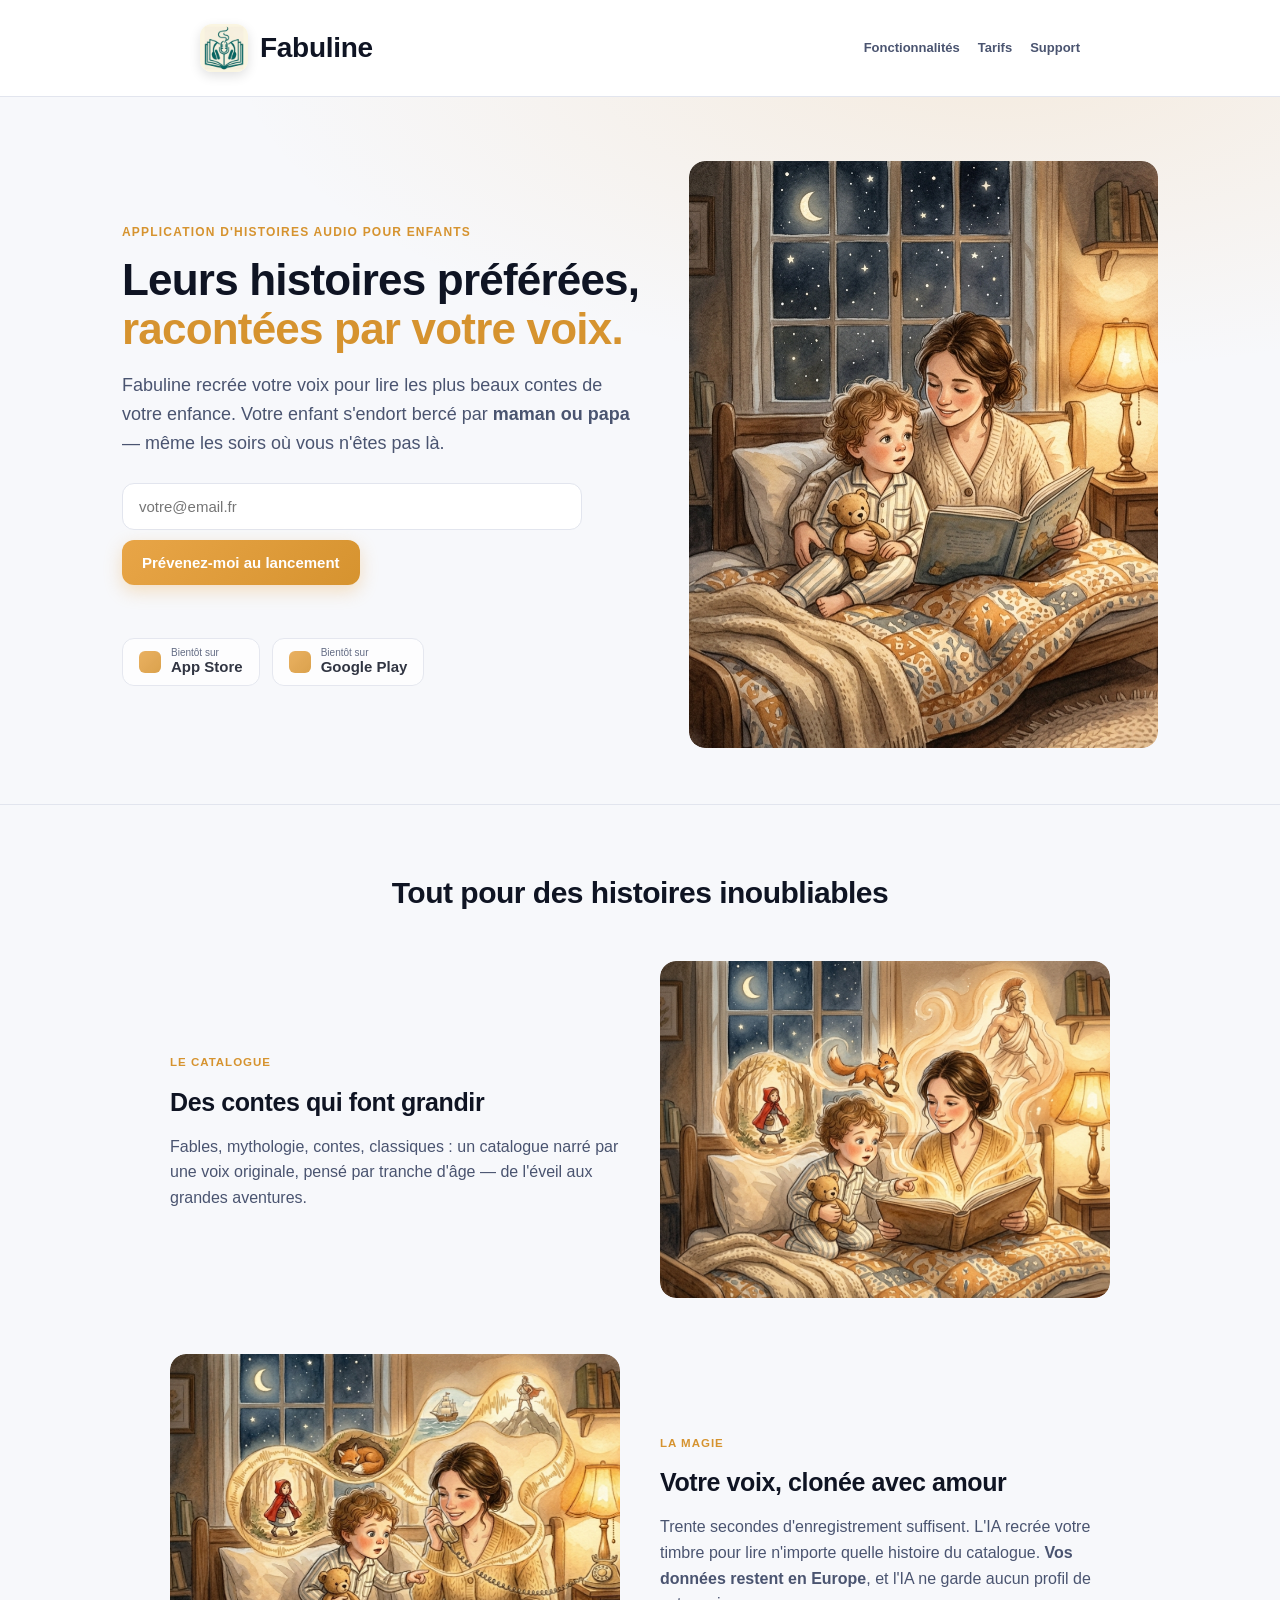
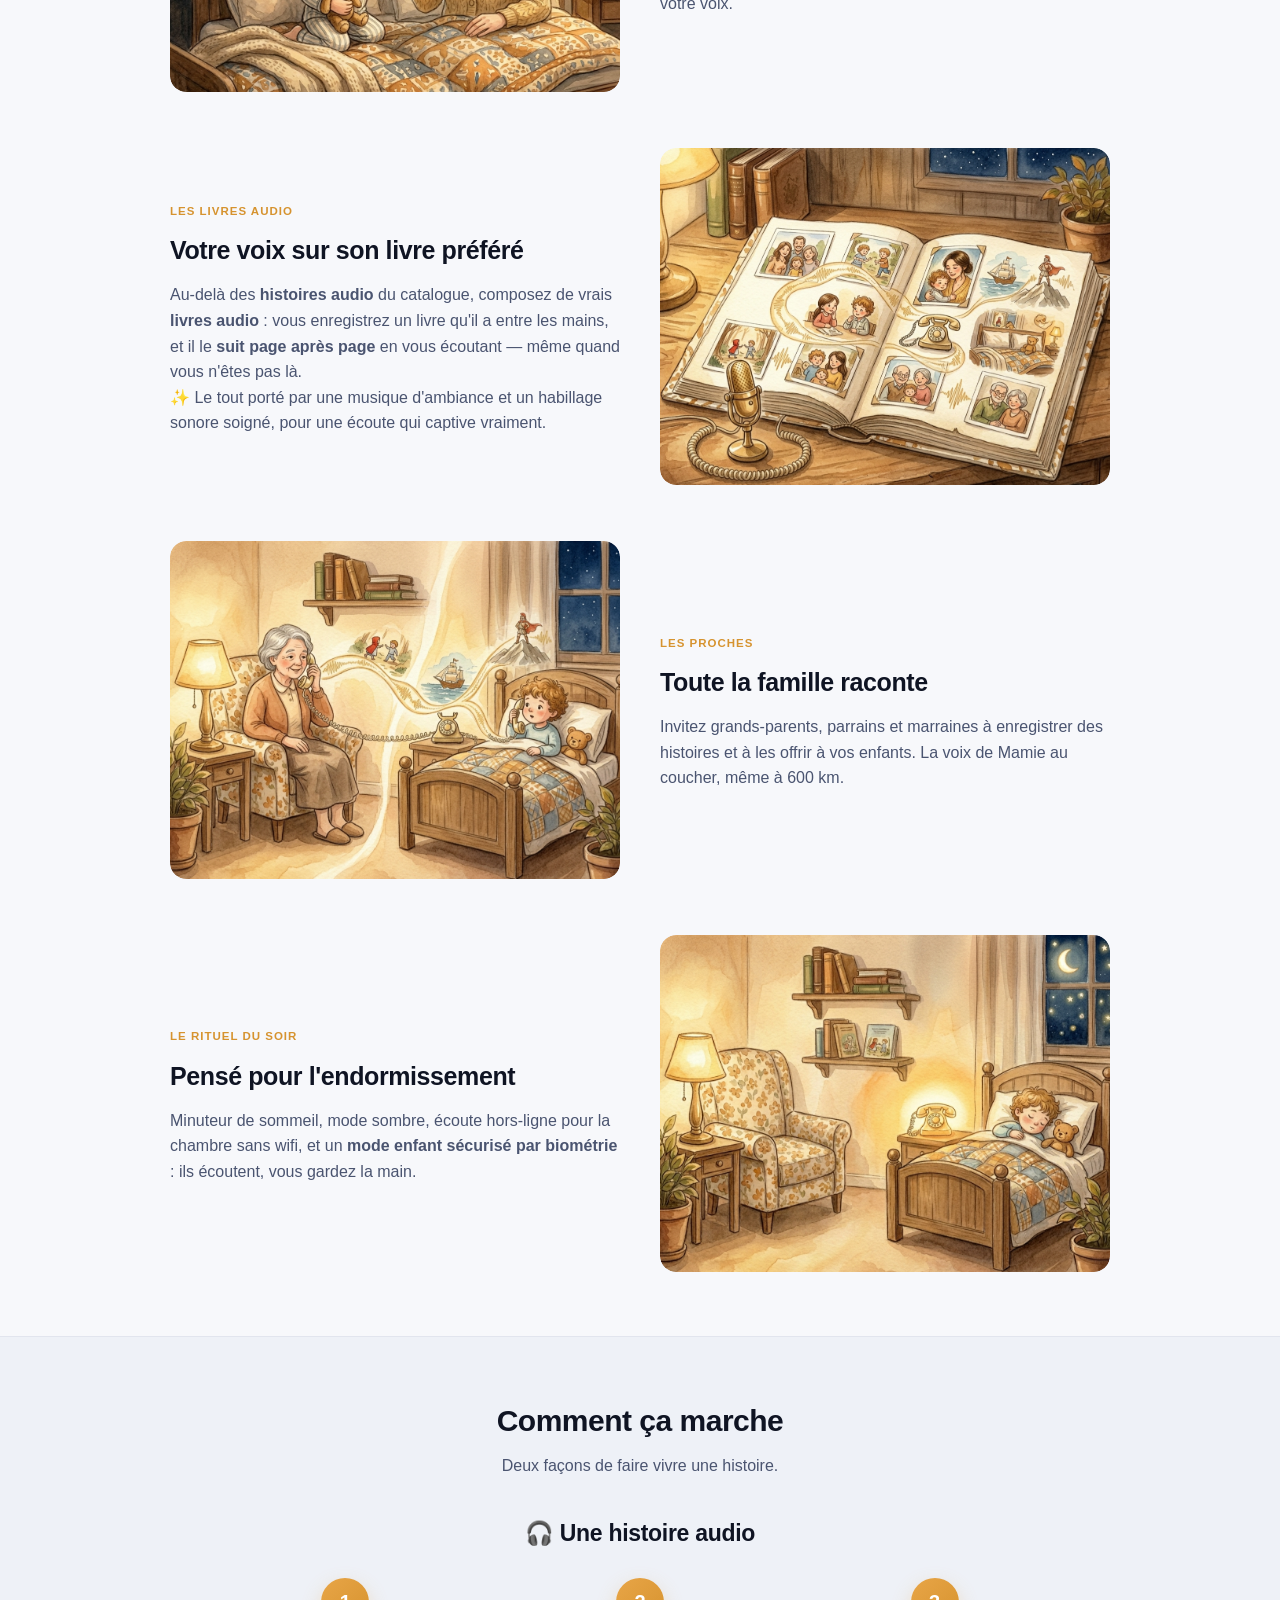
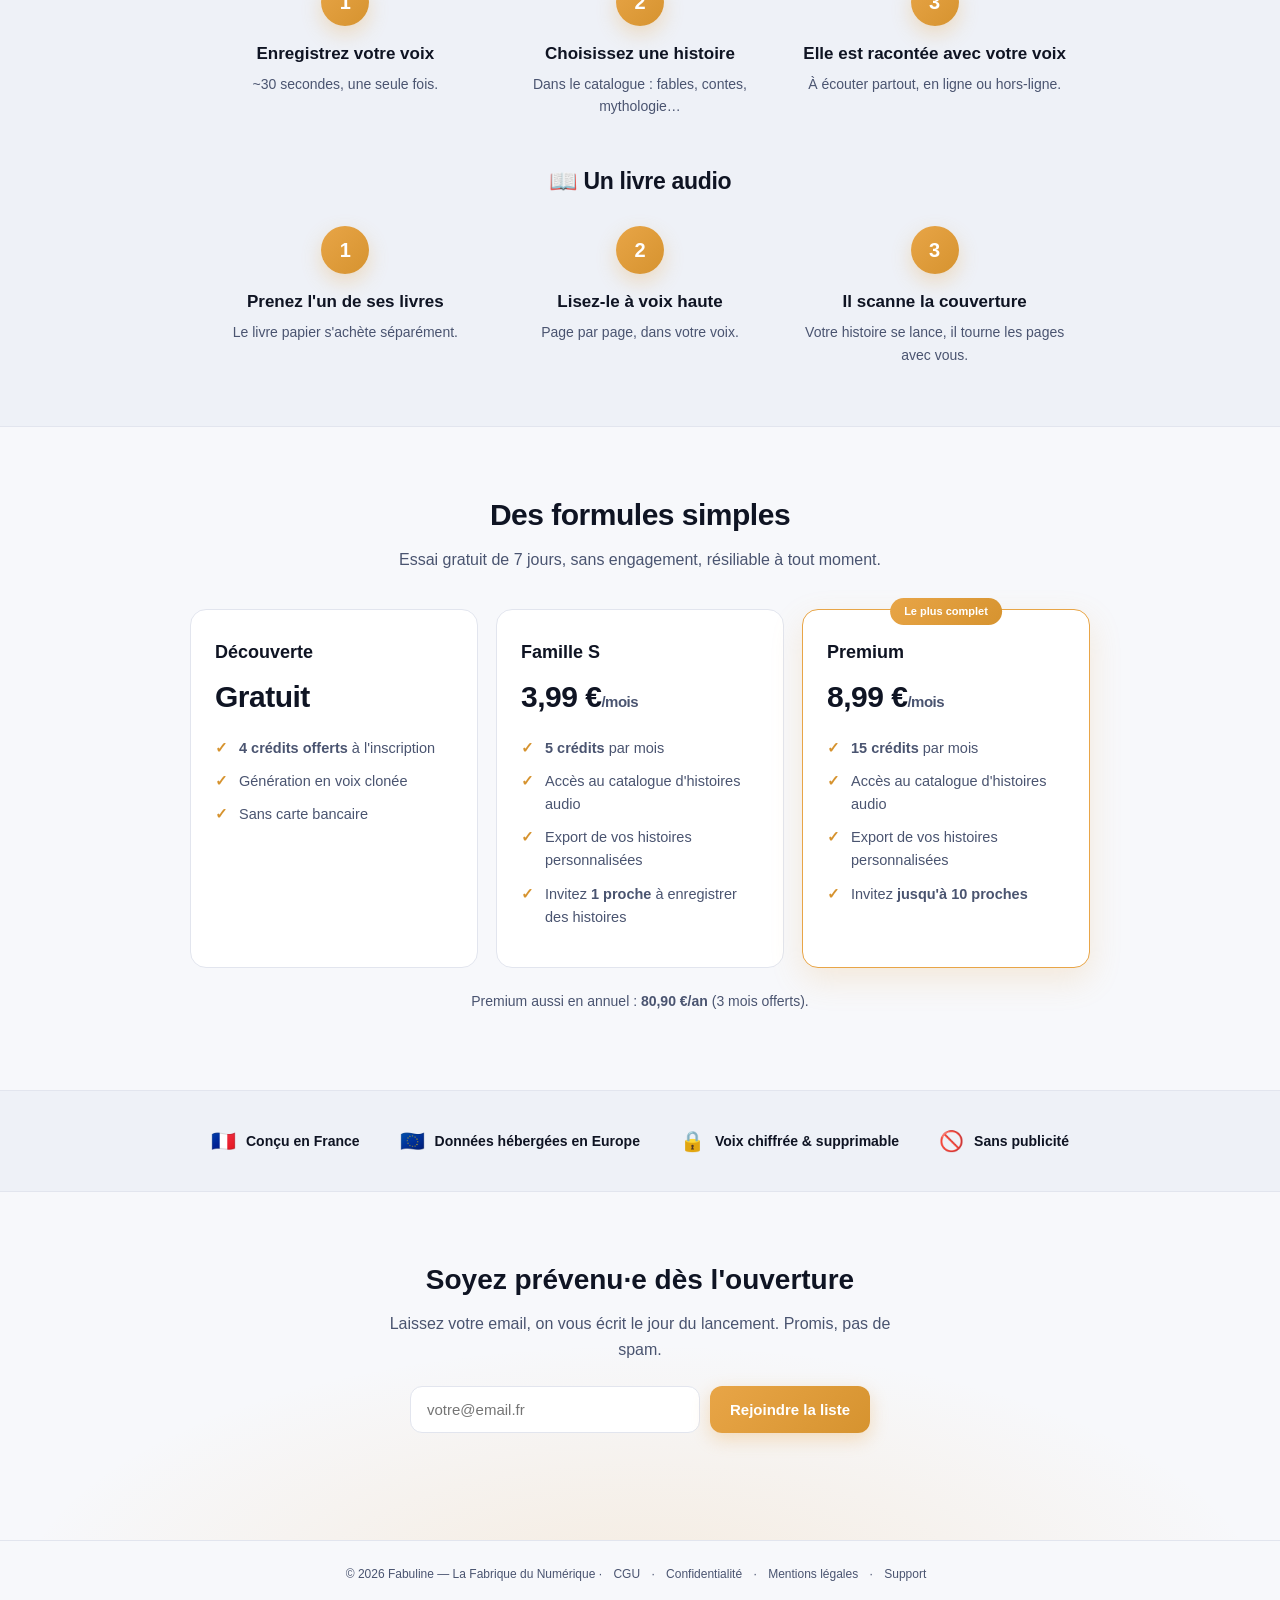
==== index.html @ 5ccbb6b2 "landing: titres parcours plus grands (23px) + libellés (« racontée avec votre voix », « votre histoi" ====
<!DOCTYPE html>
<html lang="fr">
<head>
  <meta charset="UTF-8">
  <meta name="viewport" content="width=device-width, initial-scale=1.0">
  <title>Fabuline — Leurs histoires, racontées par votre voix</title>
  <meta name="description" content="Fabuline transforme les plus beaux contes de l'enfance en moments magiques : votre enfant entend ses histoires lues avec VOTRE voix, même quand vous n'êtes pas là.">
  <meta property="og:title" content="Fabuline — Leurs histoires, racontées par votre voix">
  <meta property="og:description" content="Des contes lus avec la voix clonée des parents. Conçu en France, données en Europe.">
  <meta property="og:type" content="website">
  <link rel="icon" type="image/png" href="assets/logo.png">
  <link rel="stylesheet" href="styles.css">
</head>
<body>
  <header class="site">
    <div class="container">
      <a href="index.html" class="brand">
        <img src="assets/logo.png" alt="Fabuline" class="logo">
        <span class="name">Fabuline</span>
      </a>
      <nav>
        <a href="#fonctionnalites">Fonctionnalités</a>
        <a href="#tarifs">Tarifs</a>
        <a href="support.html">Support</a>
      </nav>
    </div>
  </header>

  <!-- ===================== HERO ===================== -->
  <section class="hero-landing">
    <div class="wrap">
      <div class="hero-copy">
        <p class="eyebrow">Application d'histoires audio pour enfants</p>
        <h1>Leurs histoires préférées,<br><span class="hl">racontées par votre voix.</span></h1>
        <p class="lede">
          Fabuline recrée votre voix pour lire les plus beaux contes de votre enfance.
          Votre enfant s'endort bercé par <strong>maman ou papa</strong> — même les soirs où vous n'êtes pas là.
        </p>

        <form class="waitlist" id="waitlist-form" novalidate>
          <label class="sr-only" for="wl-email">Votre email</label>
          <input type="email" id="wl-email" name="email" placeholder="votre@email.fr" autocomplete="email" required>
          <button type="submit">Prévenez-moi au lancement</button>
        </form>
        <p class="waitlist-msg" id="waitlist-msg" role="status" aria-live="polite"></p>

        <div class="stores">
          <span class="store-badge soon"><span class="store-ico"></span><span><small>Bientôt sur</small><b>App Store</b></span></span>
          <span class="store-badge soon"><span class="store-ico"></span><span><small>Bientôt sur</small><b>Google Play</b></span></span>
        </div>
      </div>

      <!-- IMAGE GEMINI — slot "hero" -->
      <div class="hero-visual">
        <div class="img-slot ratio-portrait" data-slot="hero">
          <img src="assets/hero.png" alt="Un parent lit une histoire à son enfant au moment du coucher" loading="eager">
        </div>
      </div>
    </div>
  </section>

  <!-- ===================== FONCTIONNALITÉS ===================== -->
  <section id="fonctionnalites" class="features">
    <div class="wrap">
      <h2 class="section-title">Tout pour des histoires inoubliables</h2>

      <article class="feature">
        <div class="feature-text">
          <span class="kicker">Le catalogue</span>
          <h3>Des contes qui font grandir</h3>
          <p>Fables, mythologie, contes, classiques : un catalogue narré par une voix originale, pensé par tranche d'âge — de l'éveil aux grandes aventures.</p>
        </div>
        <div class="img-slot ratio-card" data-slot="catalogue"><img src="assets/catalogue.png" alt="Fables, mythologie, contes et classiques narrés, classés par tranche d'âge" loading="lazy"></div>
      </article>

      <article class="feature reverse">
        <div class="feature-text">
          <span class="kicker">La magie</span>
          <h3>Votre voix, clonée avec amour</h3>
          <p>Trente secondes d'enregistrement suffisent. L'IA recrée votre timbre pour lire n'importe quelle histoire du catalogue. <strong>Vos données restent en Europe</strong>, et l'IA ne garde aucun profil de votre voix.</p>
        </div>
        <div class="img-slot ratio-card" data-slot="voix"><img src="assets/voix.png" alt="La voix du parent recréée pour lire les histoires" loading="lazy"></div>
      </article>

      <article class="feature">
        <div class="feature-text">
          <span class="kicker">Les livres audio</span>
          <h3>Votre voix sur son livre préféré</h3>
          <p>Au-delà des <strong>histoires audio</strong> du catalogue, composez de vrais <strong>livres audio</strong> : vous enregistrez un livre qu'il a entre les mains, et il le <strong>suit page après page</strong> en vous écoutant — même quand vous n'êtes pas là.</p>
          <p class="feature-note">✨ Le tout porté par une musique d'ambiance et un habillage sonore soigné, pour une écoute qui captive vraiment.</p>
        </div>
        <div class="img-slot ratio-card" data-slot="mes-livres"><img src="assets/mes-livres.png" alt="Un enfant suit son livre papier en écoutant la voix enregistrée de son parent" loading="lazy"></div>
      </article>

      <article class="feature reverse">
        <div class="feature-text">
          <span class="kicker">Les proches</span>
          <h3>Toute la famille raconte</h3>
          <p>Invitez grands-parents, parrains et marraines à enregistrer des histoires et à les offrir à vos enfants. La voix de Mamie au coucher, même à 600 km.</p>
        </div>
        <div class="img-slot ratio-card" data-slot="proches"><img src="assets/proches.png" alt="Grands-parents et proches enregistrent des histoires à distance" loading="lazy"></div>
      </article>

      <article class="feature">
        <div class="feature-text">
          <span class="kicker">Le rituel du soir</span>
          <h3>Pensé pour l'endormissement</h3>
          <p>Minuteur de sommeil, mode sombre, écoute hors-ligne pour la chambre sans wifi, et un <strong>mode enfant sécurisé par biométrie</strong> : ils écoutent, vous gardez la main.</p>
        </div>
        <div class="img-slot ratio-card" data-slot="coucher"><img src="assets/coucher.png" alt="Le rituel du soir : minuteur de sommeil, mode sombre, endormissement" loading="lazy"></div>
      </article>
    </div>
  </section>

  <!-- ===================== COMMENT ÇA MARCHE ===================== -->
  <section class="steps">
    <div class="wrap">
      <h2 class="section-title">Comment ça marche</h2>
      <p class="section-sub">Deux façons de faire vivre une histoire.</p>

      <h3 class="flow-title">🎧 Une histoire audio</h3>
      <div class="steps-grid">
        <div class="step"><span class="step-num">1</span><h4>Enregistrez votre voix</h4><p>~30 secondes, une seule fois.</p></div>
        <div class="step"><span class="step-num">2</span><h4>Choisissez une histoire</h4><p>Dans le catalogue : fables, contes, mythologie…</p></div>
        <div class="step"><span class="step-num">3</span><h4>Elle est racontée avec votre voix</h4><p>À écouter partout, en ligne ou hors-ligne.</p></div>
      </div>

      <h3 class="flow-title">📖 Un livre audio</h3>
      <div class="steps-grid">
        <div class="step"><span class="step-num">1</span><h4>Prenez l'un de ses livres</h4><p>Le livre papier s'achète séparément.</p></div>
        <div class="step"><span class="step-num">2</span><h4>Lisez-le à voix haute</h4><p>Page par page, dans votre voix.</p></div>
        <div class="step"><span class="step-num">3</span><h4>Il scanne la couverture</h4><p>Votre histoire se lance, il tourne les pages avec vous.</p></div>
      </div>
    </div>
  </section>

  <!-- ===================== TARIFS ===================== -->
  <section id="tarifs" class="pricing">
    <div class="wrap">
      <h2 class="section-title">Des formules simples</h2>
      <p class="section-sub">Essai gratuit de 7 jours, sans engagement, résiliable à tout moment.</p>
      <div class="plans">
        <div class="plan">
          <h4>Découverte</h4>
          <p class="price">Gratuit</p>
          <ul>
            <li><strong>4 crédits offerts</strong> à l'inscription</li>
            <li>Génération en voix clonée</li>
            <li>Sans carte bancaire</li>
          </ul>
        </div>
        <div class="plan">
          <h4>Famille S</h4>
          <p class="price">3,99 €<span>/mois</span></p>
          <ul>
            <li><strong>5 crédits</strong> par mois</li>
            <li>Accès au catalogue d'histoires audio</li>
            <li>Export de vos histoires personnalisées</li>
            <li>Invitez <strong>1 proche</strong> à enregistrer des histoires</li>
          </ul>
        </div>
        <div class="plan featured">
          <span class="badge-pop">Le plus complet</span>
          <h4>Premium</h4>
          <p class="price">8,99 €<span>/mois</span></p>
          <ul>
            <li><strong>15 crédits</strong> par mois</li>
            <li>Accès au catalogue d'histoires audio</li>
            <li>Export de vos histoires personnalisées</li>
            <li>Invitez <strong>jusqu'à 10 proches</strong></li>
          </ul>
        </div>
      </div>
      <p class="pricing-note">Premium aussi en annuel : <strong>80,90 €/an</strong> (3 mois offerts).</p>
    </div>
  </section>

  <!-- ===================== CONFIANCE ===================== -->
  <section class="trust">
    <div class="wrap trust-grid">
      <div><span class="trust-ico">🇫🇷</span><b>Conçu en France</b></div>
      <div><span class="trust-ico">🇪🇺</span><b>Données hébergées en Europe</b></div>
      <div><span class="trust-ico">🔒</span><b>Voix chiffrée &amp; supprimable</b></div>
      <div><span class="trust-ico">🚫</span><b>Sans publicité</b></div>
    </div>
  </section>

  <!-- ===================== CTA FINAL ===================== -->
  <section class="final-cta">
    <div class="wrap">
      <h2>Soyez prévenu·e dès l'ouverture</h2>
      <p>Laissez votre email, on vous écrit le jour du lancement. Promis, pas de spam.</p>
      <form class="waitlist center" id="waitlist-form-2" novalidate>
        <label class="sr-only" for="wl-email-2">Votre email</label>
        <input type="email" id="wl-email-2" name="email" placeholder="votre@email.fr" autocomplete="email" required>
        <button type="submit">Rejoindre la liste</button>
      </form>
      <p class="waitlist-msg" id="waitlist-msg-2" role="status" aria-live="polite"></p>
    </div>
  </section>

  <footer class="site">
    © 2026 Fabuline — La Fabrique du Numérique ·
    <a href="cgu.html">CGU</a> ·
    <a href="privacy.html">Confidentialité</a> ·
    <a href="mentions-legales.html">Mentions légales</a> ·
    <a href="support.html">Support</a>
  </footer>

  <script>
    // Liste d'attente → Edge Function Supabase `join-waitlist`.
    // (clé publique injectée au déploiement du back-end)
    const WAITLIST_ENDPOINT = 'https://ynsgxhafuaxcpafcdhyp.supabase.co/functions/v1/join-waitlist';
    const SUPABASE_PUBLISHABLE_KEY = 'eyJhbGciOiJIUzI1NiIsInR5cCI6IkpXVCJ9.eyJpc3MiOiJzdXBhYmFzZSIsInJlZiI6Inluc2d4aGFmdWF4Y3BhZmNkaHlwIiwicm9sZSI6ImFub24iLCJpYXQiOjE3NzgwMDkxMjcsImV4cCI6MjA5MzU4NTEyN30.hMcOsxb3y-prNSZJbY0VEiky9RDWD2eHg0rCqRJz6Sw';
    const EMAIL_RE = /^[^\s@]+@[^\s@]+\.[^\s@]+$/;

    function wireWaitlist(formId, msgId) {
      const form = document.getElementById(formId);
      const msg = document.getElementById(msgId);
      if (!form) return;
      form.addEventListener('submit', async (e) => {
        e.preventDefault();
        const email = form.querySelector('input[type=email]').value.trim();
        if (!EMAIL_RE.test(email)) { msg.textContent = 'Hmm, cet email ne semble pas valide.'; msg.className = 'waitlist-msg err'; return; }
        const btn = form.querySelector('button');
        btn.disabled = true; msg.textContent = 'Un instant…'; msg.className = 'waitlist-msg';
        try {
          const res = await fetch(WAITLIST_ENDPOINT, {
            method: 'POST',
            headers: {
              'Content-Type': 'application/json',
              'apikey': SUPABASE_PUBLISHABLE_KEY,
              'Authorization': 'Bearer ' + SUPABASE_PUBLISHABLE_KEY
            },
            body: JSON.stringify({ email })
          });
          if (!res.ok) throw new Error('http ' + res.status);
          form.reset();
          msg.textContent = 'Merci ! On vous écrit au lancement. ✨';
          msg.className = 'waitlist-msg ok';
        } catch (_) {
          msg.textContent = 'Oups, réessayez dans un instant.';
          msg.className = 'waitlist-msg err';
        } finally { btn.disabled = false; }
      });
    }
    wireWaitlist('waitlist-form', 'waitlist-msg');
    wireWaitlist('waitlist-form-2', 'waitlist-msg-2');
  </script>
</body>
</html>
---- styles.css ----
/* Sprint 5.3 — Style commun pour les pages publiques Fabuline (index, CGU,
   Privacy, Mentions, Support). Dark / Light automatique via
   prefers-color-scheme. Typo Inter pour cohérence avec l'app Flutter. */

:root {
  --bg: #f7f8fb;
  --surface: #ffffff;
  --surface-muted: #eef1f7;
  --text-primary: #0f1423;
  --text-secondary: #4a5470;
  --accent: #e8a547;
  --accent-deep: #d6932f;
  --border: #e2e5ee;
  --radius: 16px;
  --radius-sm: 10px;
}

@media (prefers-color-scheme: dark) {
  :root {
    --bg: #0b1020;
    --surface: #161d33;
    --surface-muted: #131a2d;
    --text-primary: #e8eaf0;
    --text-secondary: #8a93ab;
    --accent: #f4b05e;
    --accent-deep: #d99744;
    --border: #232b45;
  }
}

* { box-sizing: border-box; }
html { -webkit-text-size-adjust: 100%; }
body {
  margin: 0;
  padding: 0;
  font-family: -apple-system, BlinkMacSystemFont, "Inter", "Segoe UI",
    Roboto, "Helvetica Neue", Arial, sans-serif;
  font-size: 16px;
  line-height: 1.6;
  color: var(--text-primary);
  background: var(--bg);
}

/* En-tête de page */
header.site {
  padding: 24px 20px;
  border-bottom: 1px solid var(--border);
  background: var(--surface);
}
header.site .container {
  max-width: 880px;
  margin: 0 auto;
  display: flex;
  align-items: center;
  justify-content: space-between;
  gap: 16px;
  flex-wrap: wrap;
}
header.site .brand {
  display: flex;
  align-items: center;
  gap: 12px;
  text-decoration: none;
  color: var(--text-primary);
}
header.site .brand .logo {
  width: 48px;
  height: 48px;
  border-radius: 12px;
  object-fit: cover;
  background: transparent;
  box-shadow: 0 4px 12px rgba(0, 0, 0, 0.12);
}
header.site .brand .name {
  font-size: 28px;
  font-weight: 800;
  letter-spacing: -0.3px;
}
header.site nav {
  display: flex;
  gap: 18px;
  flex-wrap: wrap;
}
header.site nav a {
  color: var(--text-secondary);
  text-decoration: none;
  font-size: 13px;
  font-weight: 600;
}
header.site nav a:hover {
  color: var(--accent);
}

/* Contenu principal */
main {
  max-width: 760px;
  margin: 0 auto;
  padding: 40px 20px 60px;
}

main h1, main h2, main h3, main h4 {
  color: var(--text-primary);
  font-weight: 700;
  margin-top: 1.8em;
  margin-bottom: 0.6em;
  letter-spacing: -0.3px;
}
main h1 { font-size: 32px; font-weight: 800; margin-top: 0; }
main h2 { font-size: 22px; }
main h3 { font-size: 18px; }
main h4 { font-size: 15px; }

main p, main li {
  color: var(--text-primary);
  font-size: 15px;
}

main a {
  color: var(--accent);
  text-decoration: underline;
  text-decoration-color: var(--accent);
  text-underline-offset: 2px;
}

main ul, main ol {
  padding-left: 24px;
}

main strong { color: var(--text-primary); font-weight: 700; }
main em { font-style: italic; }

main code {
  background: var(--surface-muted);
  padding: 2px 6px;
  border-radius: 4px;
  font-family: "SF Mono", Consolas, Monaco, monospace;
  font-size: 13px;
  color: var(--accent);
}

main blockquote {
  border-left: 3px solid var(--accent);
  padding: 12px 16px;
  margin: 16px 0;
  background: var(--surface-muted);
  border-radius: var(--radius-sm);
  color: var(--text-secondary);
  font-style: italic;
}

main hr {
  border: 0;
  border-top: 1px solid var(--border);
  margin: 32px 0;
}

main table {
  width: 100%;
  border-collapse: collapse;
  margin: 16px 0;
}
main th, main td {
  border: 1px solid var(--border);
  padding: 10px 12px;
  text-align: left;
  font-size: 14px;
}
main th { background: var(--surface-muted); font-weight: 700; }

/* Index — hero + cartes */
.hero {
  text-align: center;
  padding: 60px 20px 40px;
}
.hero .logo-xl {
  width: 80px;
  height: 80px;
  border-radius: 50%;
  background: linear-gradient(135deg, var(--accent), var(--accent-deep));
  display: inline-flex;
  align-items: center;
  justify-content: center;
  color: #fff;
  font-size: 36px;
  font-weight: 800;
  margin-bottom: 20px;
  box-shadow: 0 10px 30px rgba(232, 165, 71, 0.3);
}
.hero h1 {
  font-size: 36px;
  font-weight: 800;
  margin: 0 0 10px;
  letter-spacing: -0.5px;
}
.hero .tagline {
  color: var(--text-secondary);
  font-size: 16px;
  font-style: italic;
  margin: 0 0 28px;
}

.doc-cards {
  display: grid;
  grid-template-columns: repeat(auto-fit, minmax(220px, 1fr));
  gap: 14px;
  max-width: 720px;
  margin: 0 auto;
  padding: 0 20px 60px;
}
.doc-card {
  display: block;
  padding: 20px;
  background: var(--surface);
  border: 1px solid var(--border);
  border-radius: var(--radius);
  text-decoration: none;
  color: var(--text-primary);
  transition: border-color 0.15s, transform 0.15s;
}
.doc-card:hover {
  border-color: var(--accent);
  transform: translateY(-2px);
}
.doc-card .icon {
  font-size: 22px;
  margin-bottom: 10px;
}
.doc-card .title {
  font-size: 15px;
  font-weight: 700;
  margin-bottom: 4px;
}
.doc-card .subtitle {
  font-size: 12.5px;
  color: var(--text-secondary);
}

/* Loading state */
.loading {
  text-align: center;
  padding: 60px 20px;
  color: var(--text-secondary);
  font-size: 14px;
}

footer.site {
  border-top: 1px solid var(--border);
  padding: 24px 20px;
  text-align: center;
  font-size: 12px;
  color: var(--text-secondary);
}
footer.site a {
  color: var(--text-secondary);
  text-decoration: none;
  margin: 0 8px;
}
footer.site a:hover { color: var(--accent); }

/* =====================================================================
   LANDING PAGE (index) — Sprint vitrine
   ===================================================================== */
.wrap { max-width: 1080px; margin: 0 auto; padding: 0 22px; }
.sr-only {
  position: absolute; width: 1px; height: 1px; padding: 0; margin: -1px;
  overflow: hidden; clip: rect(0,0,0,0); white-space: nowrap; border: 0;
}

/* ---- Hero ---- */
.hero-landing {
  background:
    radial-gradient(1100px 480px at 78% -8%, rgba(232,165,71,0.16), transparent 70%),
    var(--bg);
  padding: 64px 0 56px;
  border-bottom: 1px solid var(--border);
}
.hero-landing .wrap {
  display: grid; grid-template-columns: 1.05fr 0.95fr;
  gap: 48px; align-items: center;
}
.eyebrow {
  text-transform: uppercase; letter-spacing: 1.2px; font-size: 12px;
  font-weight: 800; color: var(--accent-deep); margin: 0 0 14px;
}
.hero-copy h1 {
  font-size: 44px; line-height: 1.1; font-weight: 800;
  letter-spacing: -0.8px; margin: 0 0 18px; color: var(--text-primary);
}
.hero-copy h1 .hl { color: var(--accent-deep); }
.lede { font-size: 18px; color: var(--text-secondary); margin: 0 0 26px; max-width: 30em; }

/* ---- Waitlist form ---- */
.waitlist { display: flex; gap: 10px; max-width: 460px; flex-wrap: wrap; }
.waitlist.center { margin: 0 auto; justify-content: center; }
.waitlist input {
  flex: 1 1 220px; min-width: 0; padding: 14px 16px; font-size: 15px;
  border: 1px solid var(--border); border-radius: 12px;
  background: var(--surface); color: var(--text-primary);
}
.waitlist input:focus { outline: 2px solid var(--accent); border-color: var(--accent); }
.waitlist button {
  padding: 14px 20px; font-size: 15px; font-weight: 700; cursor: pointer;
  border: 0; border-radius: 12px; color: #fff; white-space: nowrap;
  background: linear-gradient(135deg, var(--accent), var(--accent-deep));
  box-shadow: 0 6px 18px rgba(232,165,71,0.32);
  transition: transform .12s, box-shadow .12s;
}
.waitlist button:hover { transform: translateY(-1px); box-shadow: 0 10px 24px rgba(232,165,71,0.4); }
.waitlist button:disabled { opacity: .6; cursor: default; transform: none; }
.waitlist-msg { font-size: 13.5px; margin: 10px 2px 0; min-height: 1.2em; color: var(--text-secondary); }
.waitlist-msg.ok { color: #1f9d5b; font-weight: 600; }
.waitlist-msg.err { color: #d6483b; font-weight: 600; }

/* ---- Store badges ---- */
.stores { display: flex; gap: 12px; margin-top: 26px; flex-wrap: wrap; }
.store-badge {
  display: inline-flex; align-items: center; gap: 10px;
  padding: 9px 16px; border-radius: 12px; border: 1px solid var(--border);
  background: var(--surface); color: var(--text-primary);
}
.store-badge.soon { opacity: .85; }
.store-badge .store-ico {
  width: 22px; height: 22px; border-radius: 6px;
  background: linear-gradient(135deg, var(--accent), var(--accent-deep));
}
.store-badge small { display: block; font-size: 10px; color: var(--text-secondary); line-height: 1; }
.store-badge b { display: block; font-size: 15px; line-height: 1.2; }

/* ---- Image placeholders (Gemini) ---- */
.img-slot {
  width: 100%; border: 2px dashed var(--border); border-radius: var(--radius);
  background:
    repeating-linear-gradient(45deg, var(--surface-muted), var(--surface-muted) 12px, var(--surface) 12px, var(--surface) 24px);
  display: flex; align-items: center; justify-content: center; text-align: center;
  color: var(--text-secondary); font-size: 13px; font-weight: 600; padding: 16px;
}
.img-slot.ratio-portrait { aspect-ratio: 4 / 5; }
.img-slot.ratio-card { aspect-ratio: 4 / 3; }
.img-slot img { width: 100%; height: 100%; object-fit: cover; display: block; border-radius: inherit; }
.img-slot:has(img) { border: none; background: none; padding: 0; overflow: hidden; }

/* ---- Sections génériques ---- */
.section-title { text-align: center; font-size: 30px; font-weight: 800; letter-spacing: -0.5px; margin: 0 0 8px; }
.section-sub { text-align: center; color: var(--text-secondary); margin: 0 auto 36px; max-width: 40em; }

/* ---- Fonctionnalités ---- */
.features { padding: 64px 0; }
.features .section-title { margin-bottom: 44px; }
.feature {
  display: grid; grid-template-columns: 1fr 1fr; gap: 40px; align-items: center;
  margin: 0 auto 56px; max-width: 940px;
}
.feature:last-child { margin-bottom: 0; }
.feature.reverse .feature-text { order: 2; }
.kicker { text-transform: uppercase; letter-spacing: 1px; font-size: 11.5px; font-weight: 800; color: var(--accent-deep); }
.feature-text h3 { font-size: 25px; font-weight: 800; letter-spacing: -0.4px; margin: 8px 0 12px; }
.feature-text p { font-size: 16px; color: var(--text-secondary); margin: 0; }
.feature-note { margin: 16px 0 0; font-size: 14.5px; color: var(--text-secondary); }

/* ---- Comment ça marche ---- */
.steps { background: var(--surface-muted); padding: 60px 0; border-top: 1px solid var(--border); border-bottom: 1px solid var(--border); }
.steps-grid { display: grid; grid-template-columns: repeat(3, 1fr); gap: 24px; max-width: 860px; margin: 0 auto; }
.step { text-align: center; }
.step-num {
  display: inline-flex; align-items: center; justify-content: center;
  width: 48px; height: 48px; border-radius: 50%; font-weight: 800; font-size: 20px;
  color: #fff; margin-bottom: 14px;
  background: linear-gradient(135deg, var(--accent), var(--accent-deep));
  box-shadow: 0 8px 20px rgba(232,165,71,0.3);
}
.step h4 { font-size: 17px; margin: 0 0 6px; }
.step p { font-size: 14px; color: var(--text-secondary); margin: 0; }
.flow-title { text-align: center; font-size: 23px; font-weight: 800; letter-spacing: -0.3px; margin: 0 0 26px; color: var(--text-primary); }
.steps .steps-grid + .flow-title { margin-top: 46px; }

/* ---- Tarifs ---- */
.pricing { padding: 64px 0; }
.plans { display: grid; grid-template-columns: repeat(3, 1fr); gap: 18px; max-width: 900px; margin: 0 auto; align-items: stretch; }
.plan {
  position: relative; background: var(--surface); border: 1px solid var(--border);
  border-radius: var(--radius); padding: 28px 24px; display: flex; flex-direction: column;
}
.plan.featured { border-color: var(--accent); box-shadow: 0 12px 32px rgba(232,165,71,0.18); }
.plan h4 { font-size: 18px; margin: 0 0 6px; }
.plan .price { font-size: 30px; font-weight: 800; letter-spacing: -0.5px; margin: 0 0 16px; color: var(--text-primary); }
.plan .price span { font-size: 15px; font-weight: 600; color: var(--text-secondary); }
.plan ul { list-style: none; padding: 0; margin: 0; }
.plan li { position: relative; padding-left: 24px; margin-bottom: 10px; font-size: 14.5px; color: var(--text-secondary); }
.plan li::before { content: "✓"; position: absolute; left: 0; color: var(--accent-deep); font-weight: 800; }
.badge-pop {
  position: absolute; top: -12px; left: 50%; transform: translateX(-50%);
  background: linear-gradient(135deg, var(--accent), var(--accent-deep)); color: #fff;
  font-size: 11px; font-weight: 800; padding: 5px 14px; border-radius: 999px; white-space: nowrap;
}
.pricing-note { text-align: center; color: var(--text-secondary); font-size: 14px; margin-top: 22px; }

/* ---- Confiance ---- */
.trust { background: var(--surface-muted); border-top: 1px solid var(--border); border-bottom: 1px solid var(--border); padding: 34px 0; }
.trust-grid { display: flex; justify-content: center; flex-wrap: wrap; gap: 16px 40px; }
.trust-grid div { display: flex; align-items: center; gap: 10px; font-size: 14px; font-weight: 700; color: var(--text-primary); }
.trust-ico { font-size: 20px; }

/* ---- CTA final ---- */
.final-cta {
  text-align: center; padding: 66px 0;
  background: radial-gradient(900px 380px at 50% 120%, rgba(232,165,71,0.16), transparent 70%), var(--bg);
}
.final-cta h2 { font-size: 28px; font-weight: 800; margin: 0 0 8px; }
.final-cta > .wrap > p { color: var(--text-secondary); margin: 0 auto 24px; max-width: 34em; }

/* ---- Responsive ---- */
@media (max-width: 860px) {
  .hero-landing .wrap { grid-template-columns: 1fr; gap: 32px; }
  .hero-visual { order: -1; max-width: 360px; }
  .hero-copy h1 { font-size: 36px; }
  .feature { grid-template-columns: 1fr; gap: 18px; }
  .feature.reverse .feature-text { order: 0; }
  .feature .img-slot { max-width: 480px; }
}
@media (max-width: 600px) {
  .steps-grid { grid-template-columns: 1fr; gap: 28px; }
  .plans { grid-template-columns: 1fr; }
  .hero-copy h1 { font-size: 31px; }
  .waitlist button { flex: 1 1 100%; }
}
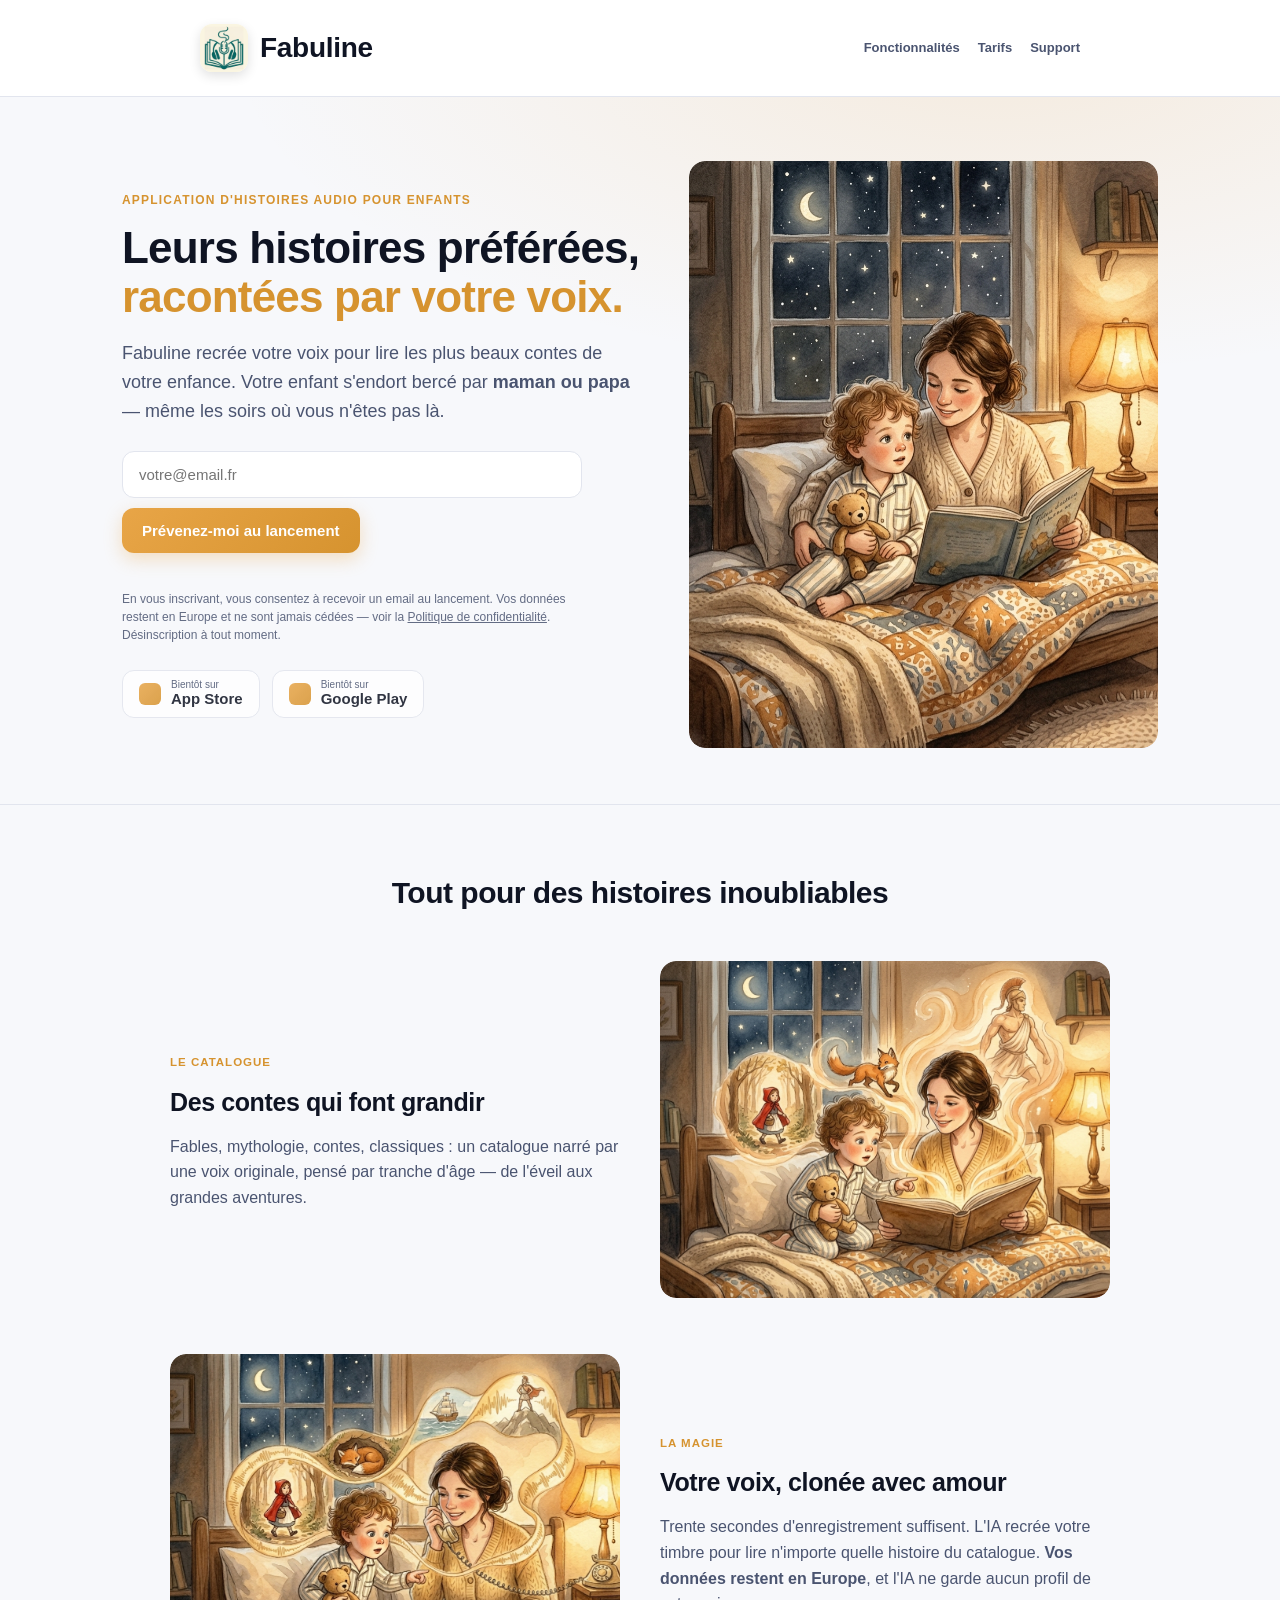
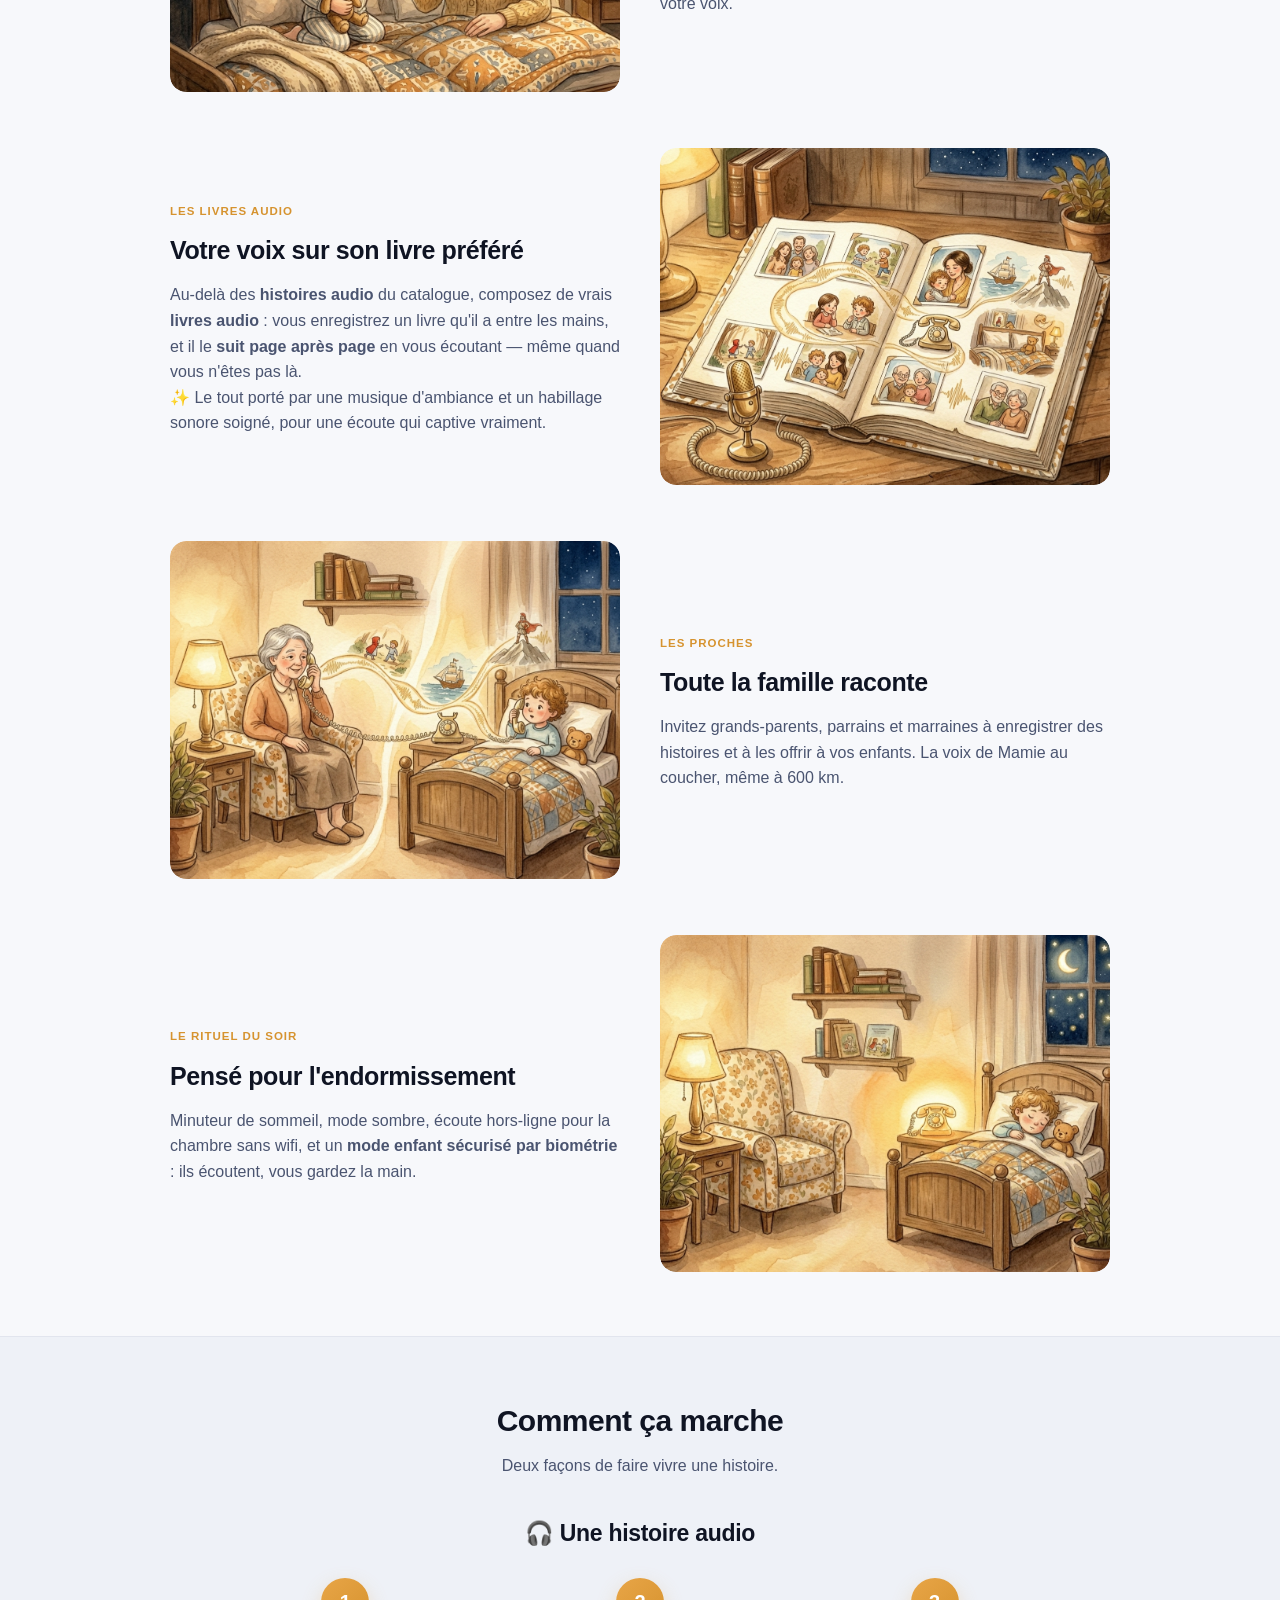
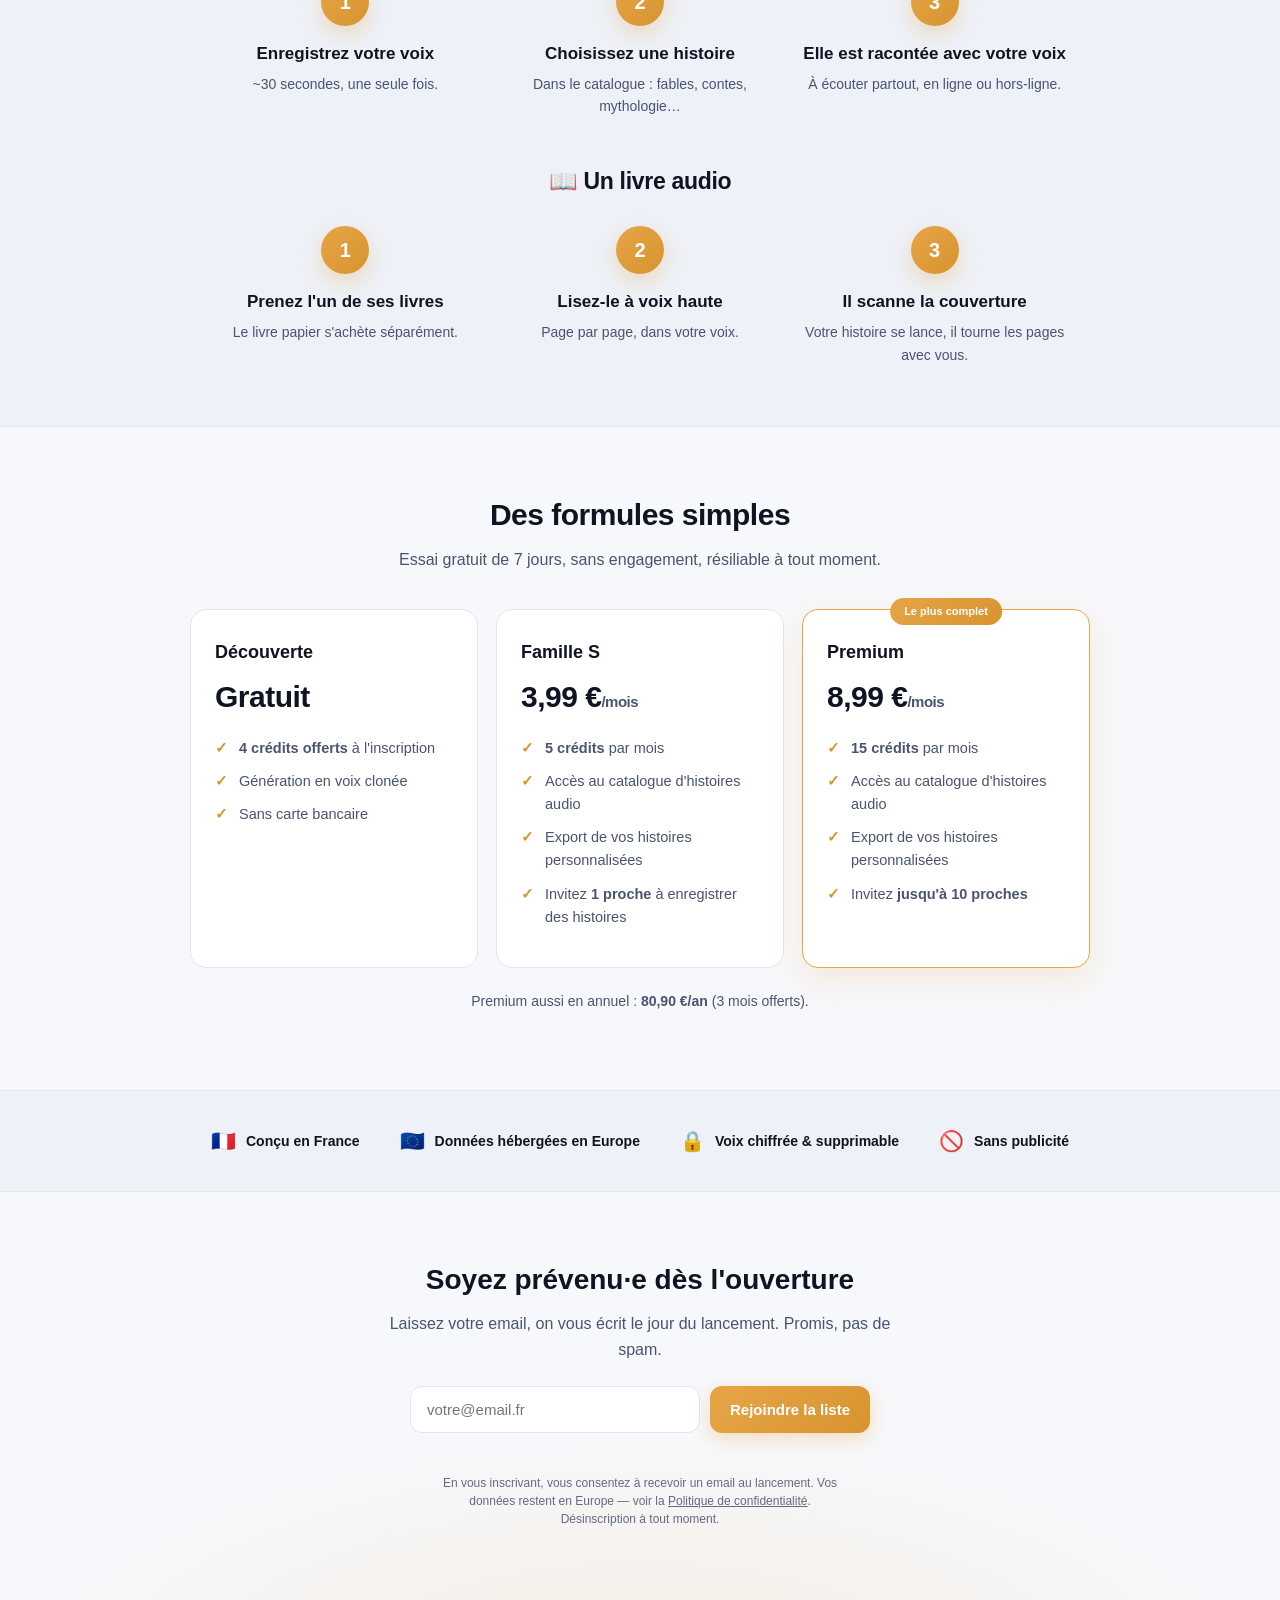
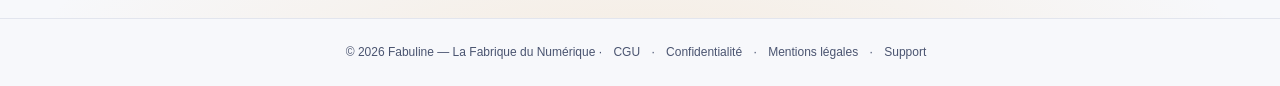
==== commit e34f8042: "legal+landing: Privacy à jour (Cloud Run UE, prénom→Mistral, sans photo enfant) + notice RGPD sous l" ====
--- a/index.html
+++ b/index.html
@@ -43,6 +43,7 @@
           <button type="submit">Prévenez-moi au lancement</button>
         </form>
         <p class="waitlist-msg" id="waitlist-msg" role="status" aria-live="polite"></p>
+        <p class="waitlist-note">En vous inscrivant, vous consentez à recevoir un email au lancement. Vos données restent en Europe et ne sont jamais cédées — voir la <a href="privacy.html">Politique de confidentialité</a>. Désinscription à tout moment.</p>
 
         <div class="stores">
           <span class="store-badge soon"><span class="store-ico"></span><span><small>Bientôt sur</small><b>App Store</b></span></span>
@@ -196,6 +197,7 @@
         <button type="submit">Rejoindre la liste</button>
       </form>
       <p class="waitlist-msg" id="waitlist-msg-2" role="status" aria-live="polite"></p>
+      <p class="waitlist-note">En vous inscrivant, vous consentez à recevoir un email au lancement. Vos données restent en Europe — voir la <a href="privacy.html">Politique de confidentialité</a>. Désinscription à tout moment.</p>
     </div>
   </section>
 
--- a/styles.css
+++ b/styles.css
@@ -373,6 +373,11 @@
 .flow-title { text-align: center; font-size: 23px; font-weight: 800; letter-spacing: -0.3px; margin: 0 0 26px; color: var(--text-primary); }
 .steps .steps-grid + .flow-title { margin-top: 46px; }
 
+/* ---- Notice waitlist (RGPD) ---- */
+.waitlist-note { font-size: 12px; line-height: 1.5; color: var(--text-secondary); margin: 10px 0 0; max-width: 40em; opacity: 0.85; }
+.waitlist-note a { color: inherit; text-decoration: underline; }
+.final-cta .waitlist-note { margin-left: auto; margin-right: auto; }
+
 /* ---- Tarifs ---- */
 .pricing { padding: 64px 0; }
 .plans { display: grid; grid-template-columns: repeat(3, 1fr); gap: 18px; max-width: 900px; margin: 0 auto; align-items: stretch; }
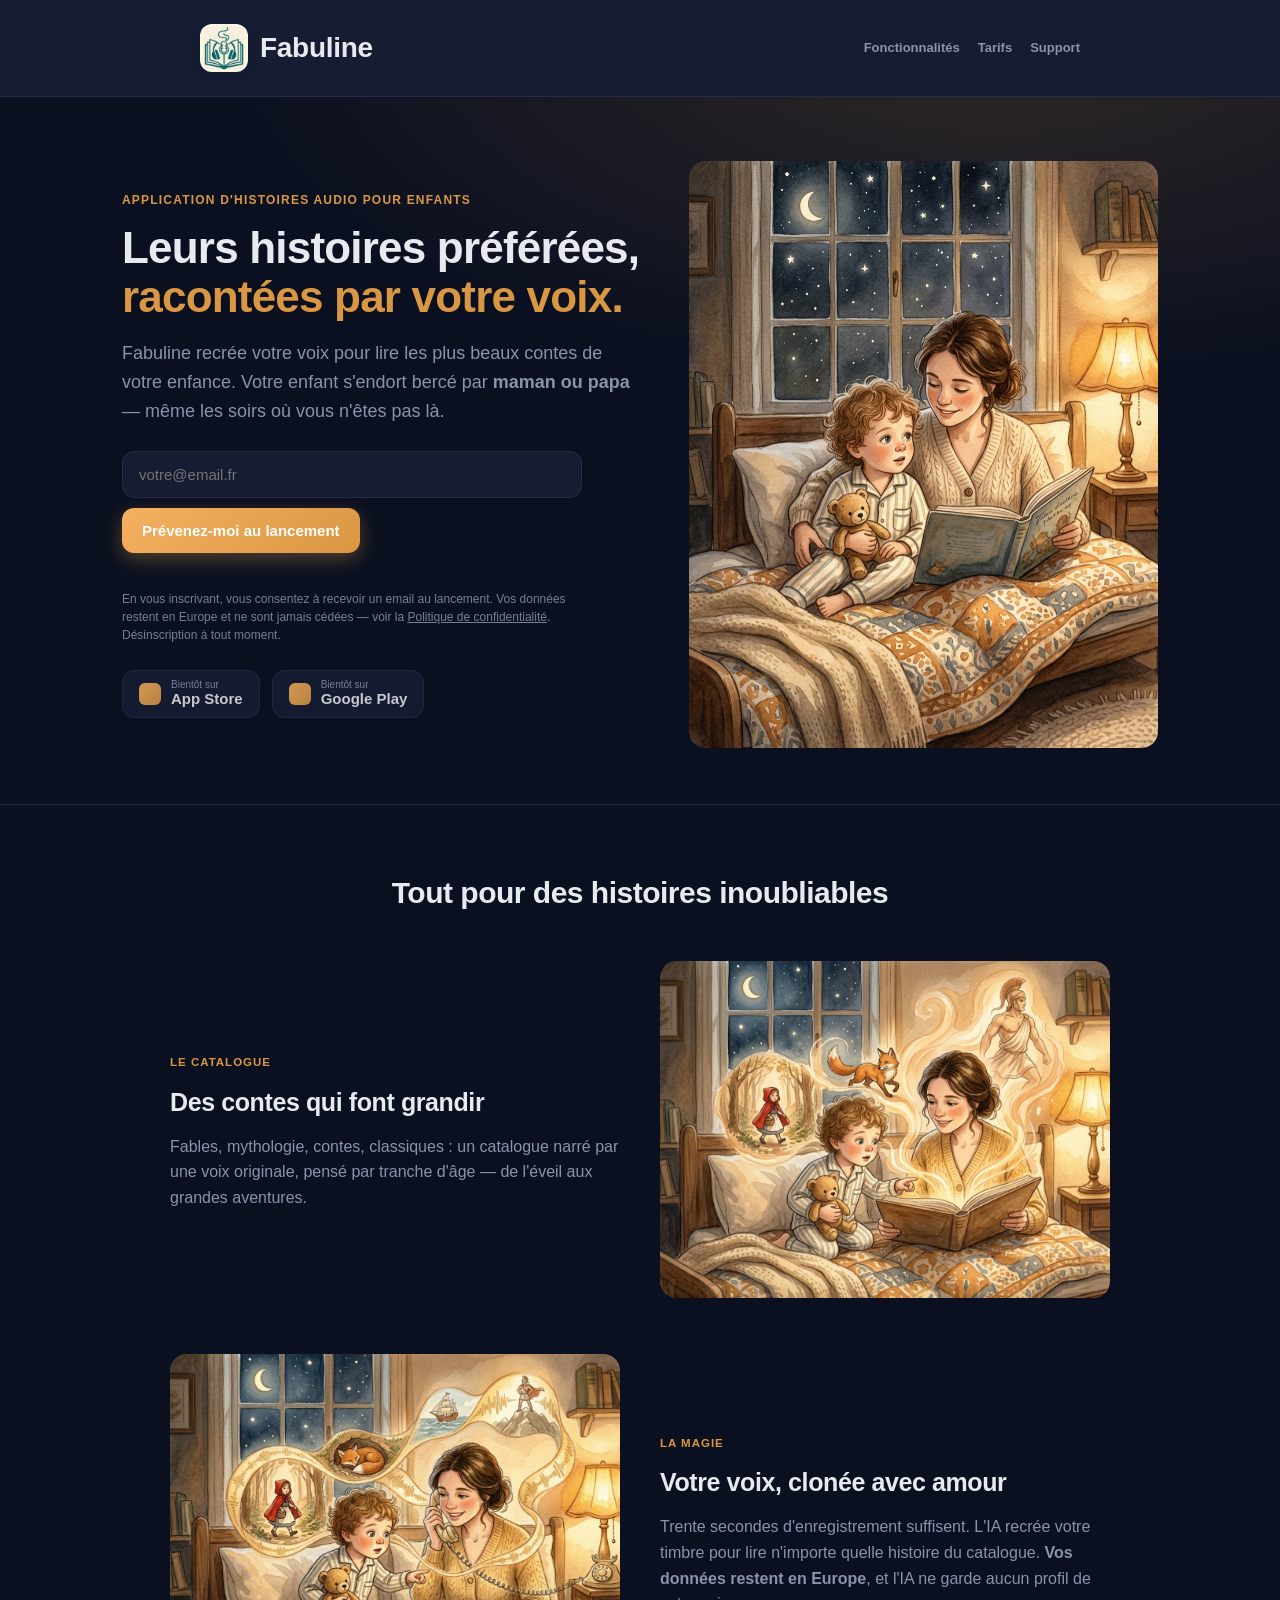
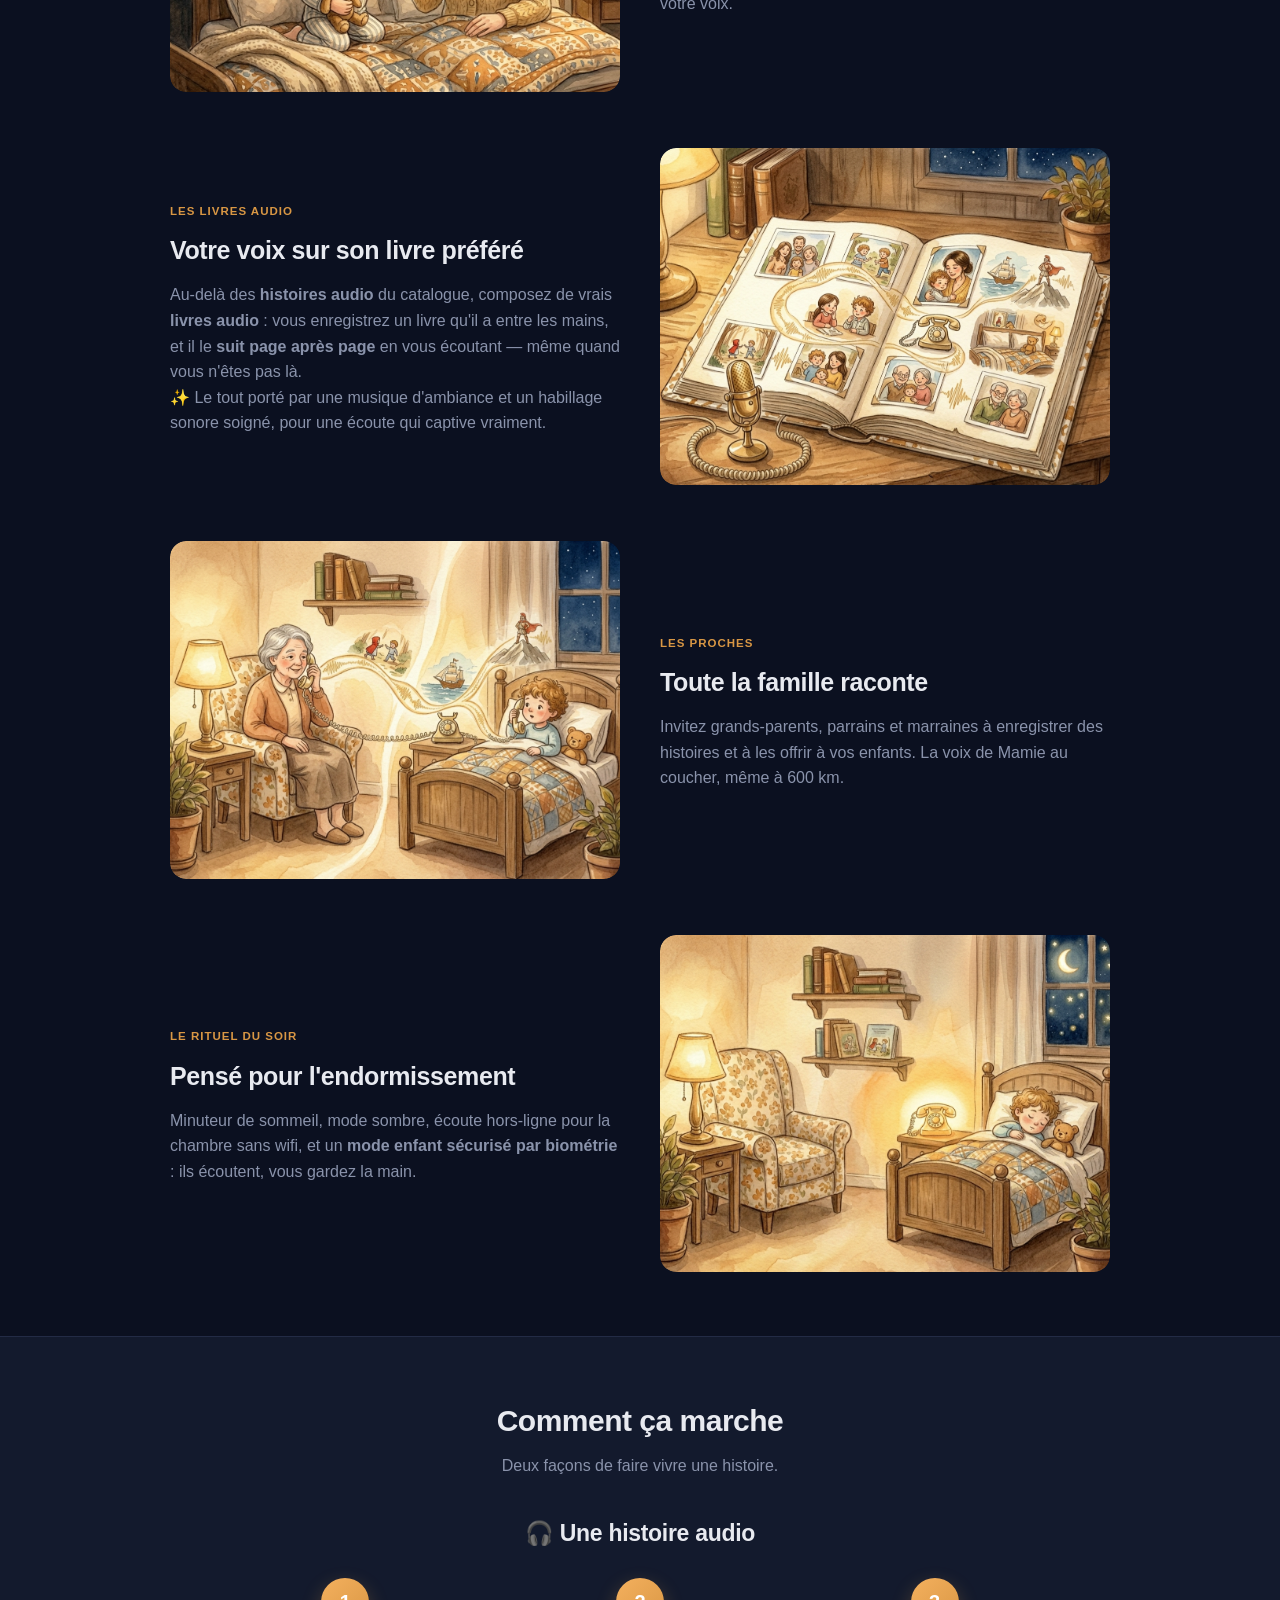
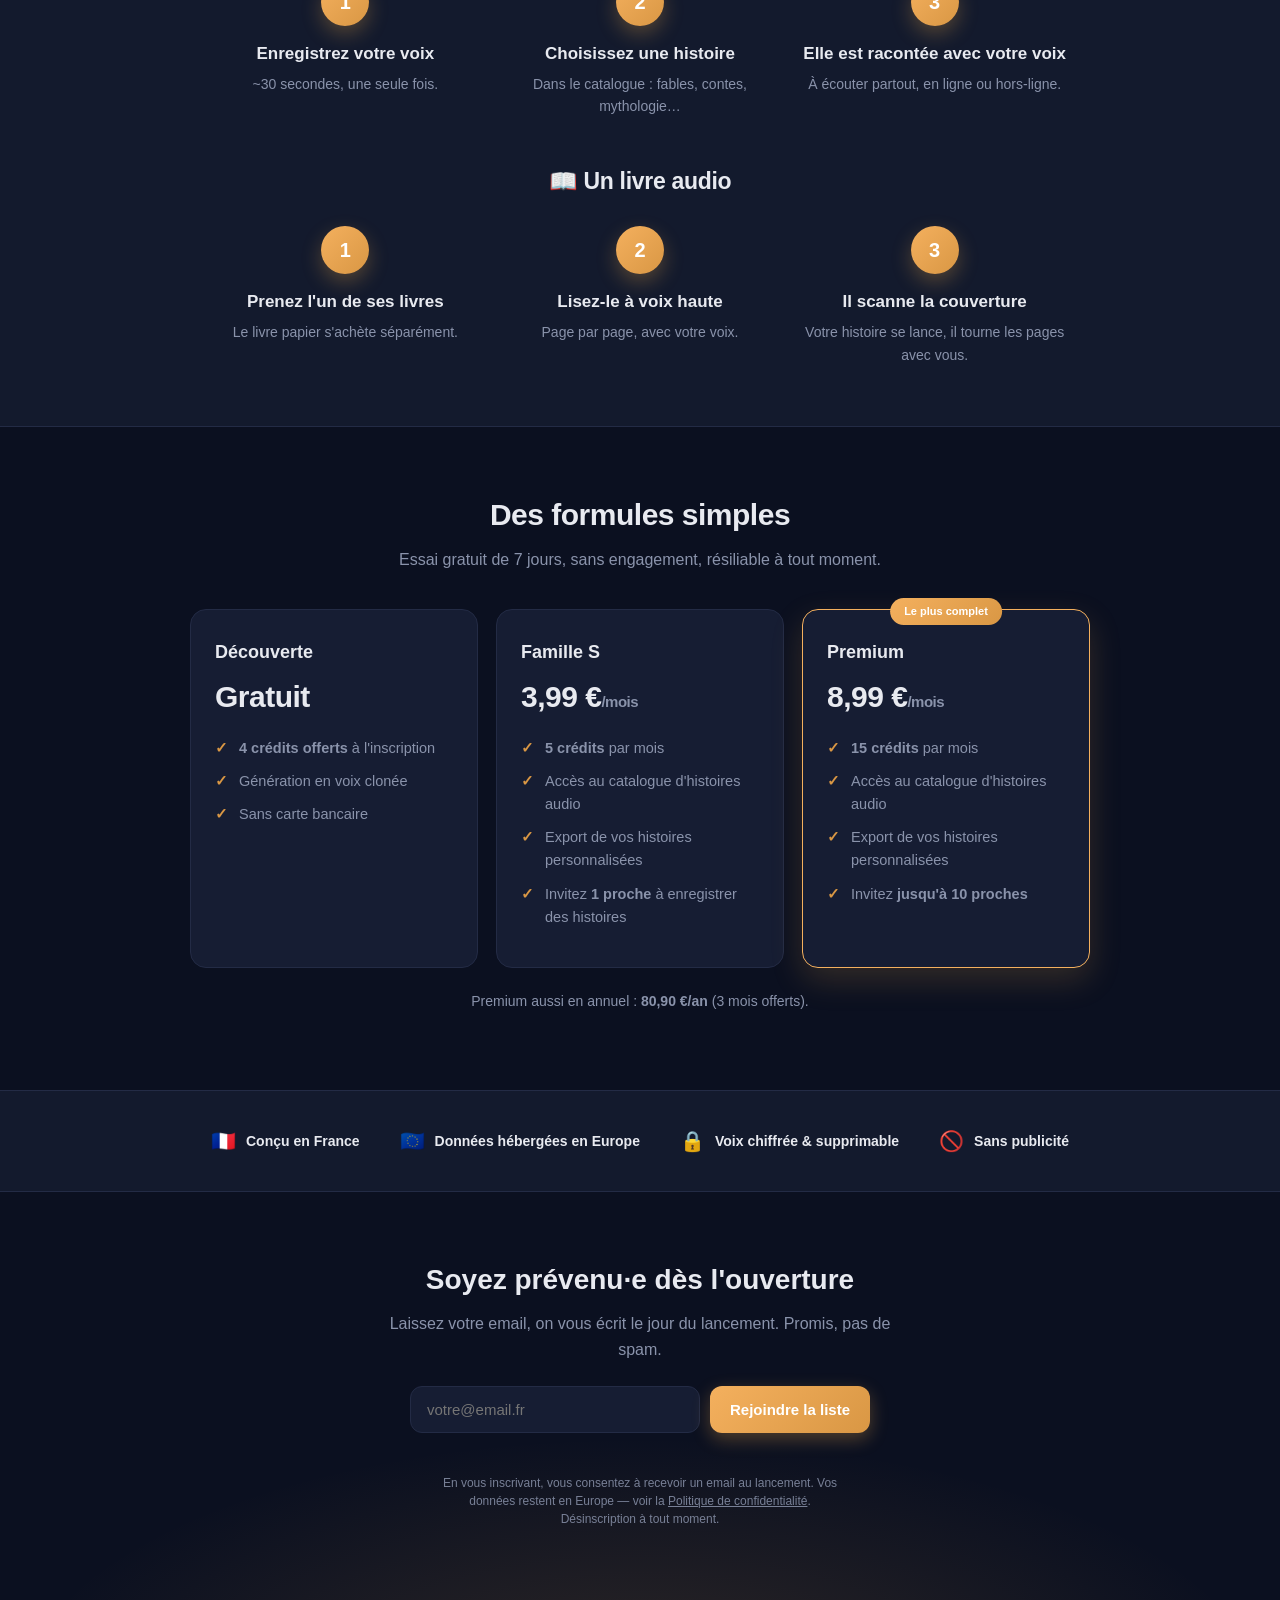
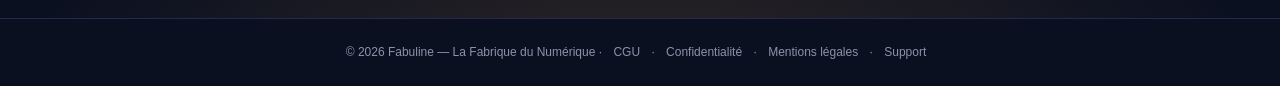
==== commit 83d535c8: "landing: « dans votre voix » → « avec votre voix » (livre audio, étape 2) Co-Authored-By: Claude Opu" ====
--- a/index.html
+++ b/index.html
@@ -129,7 +129,7 @@
       <h3 class="flow-title">📖 Un livre audio</h3>
       <div class="steps-grid">
         <div class="step"><span class="step-num">1</span><h4>Prenez l'un de ses livres</h4><p>Le livre papier s'achète séparément.</p></div>
-        <div class="step"><span class="step-num">2</span><h4>Lisez-le à voix haute</h4><p>Page par page, dans votre voix.</p></div>
+        <div class="step"><span class="step-num">2</span><h4>Lisez-le à voix haute</h4><p>Page par page, avec votre voix.</p></div>
         <div class="step"><span class="step-num">3</span><h4>Il scanne la couverture</h4><p>Votre histoire se lance, il tourne les pages avec vous.</p></div>
       </div>
     </div>
--- a/styles.css
+++ b/styles.css
@@ -2,30 +2,21 @@
    Privacy, Mentions, Support). Dark / Light automatique via
    prefers-color-scheme. Typo Inter pour cohérence avec l'app Flutter. */
 
+/* Thème sombre fixe (la version « pas en blanc ») — ne suit plus le
+   réglage jour/nuit du système. Pour réactiver le mode clair auto, voir
+   l'historique git (palette claire :root + @media prefers-color-scheme). */
 :root {
-  --bg: #f7f8fb;
-  --surface: #ffffff;
-  --surface-muted: #eef1f7;
-  --text-primary: #0f1423;
-  --text-secondary: #4a5470;
-  --accent: #e8a547;
-  --accent-deep: #d6932f;
-  --border: #e2e5ee;
+  color-scheme: dark;
+  --bg: #0b1020;
+  --surface: #161d33;
+  --surface-muted: #131a2d;
+  --text-primary: #e8eaf0;
+  --text-secondary: #8a93ab;
+  --accent: #f4b05e;
+  --accent-deep: #d99744;
+  --border: #232b45;
   --radius: 16px;
   --radius-sm: 10px;
-}
-
-@media (prefers-color-scheme: dark) {
-  :root {
-    --bg: #0b1020;
-    --surface: #161d33;
-    --surface-muted: #131a2d;
-    --text-primary: #e8eaf0;
-    --text-secondary: #8a93ab;
-    --accent: #f4b05e;
-    --accent-deep: #d99744;
-    --border: #232b45;
-  }
 }
 
 * { box-sizing: border-box; }
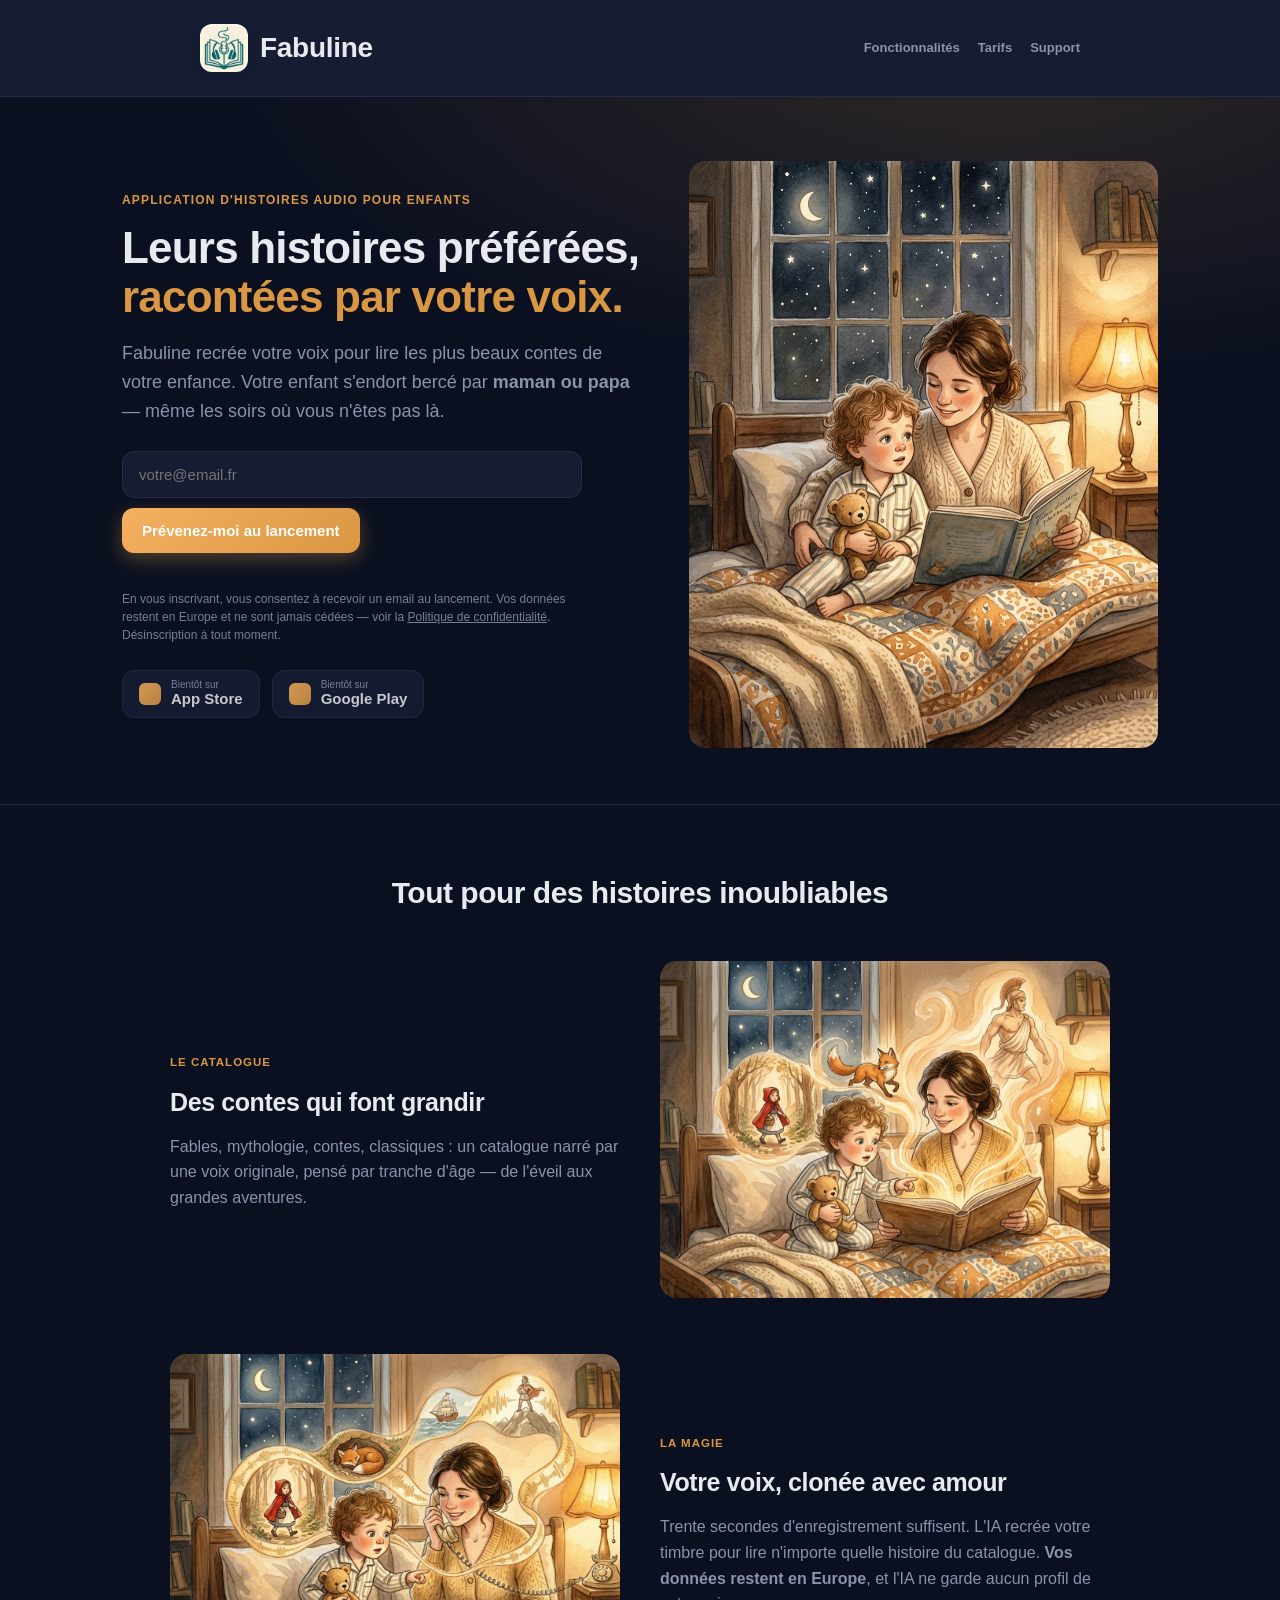
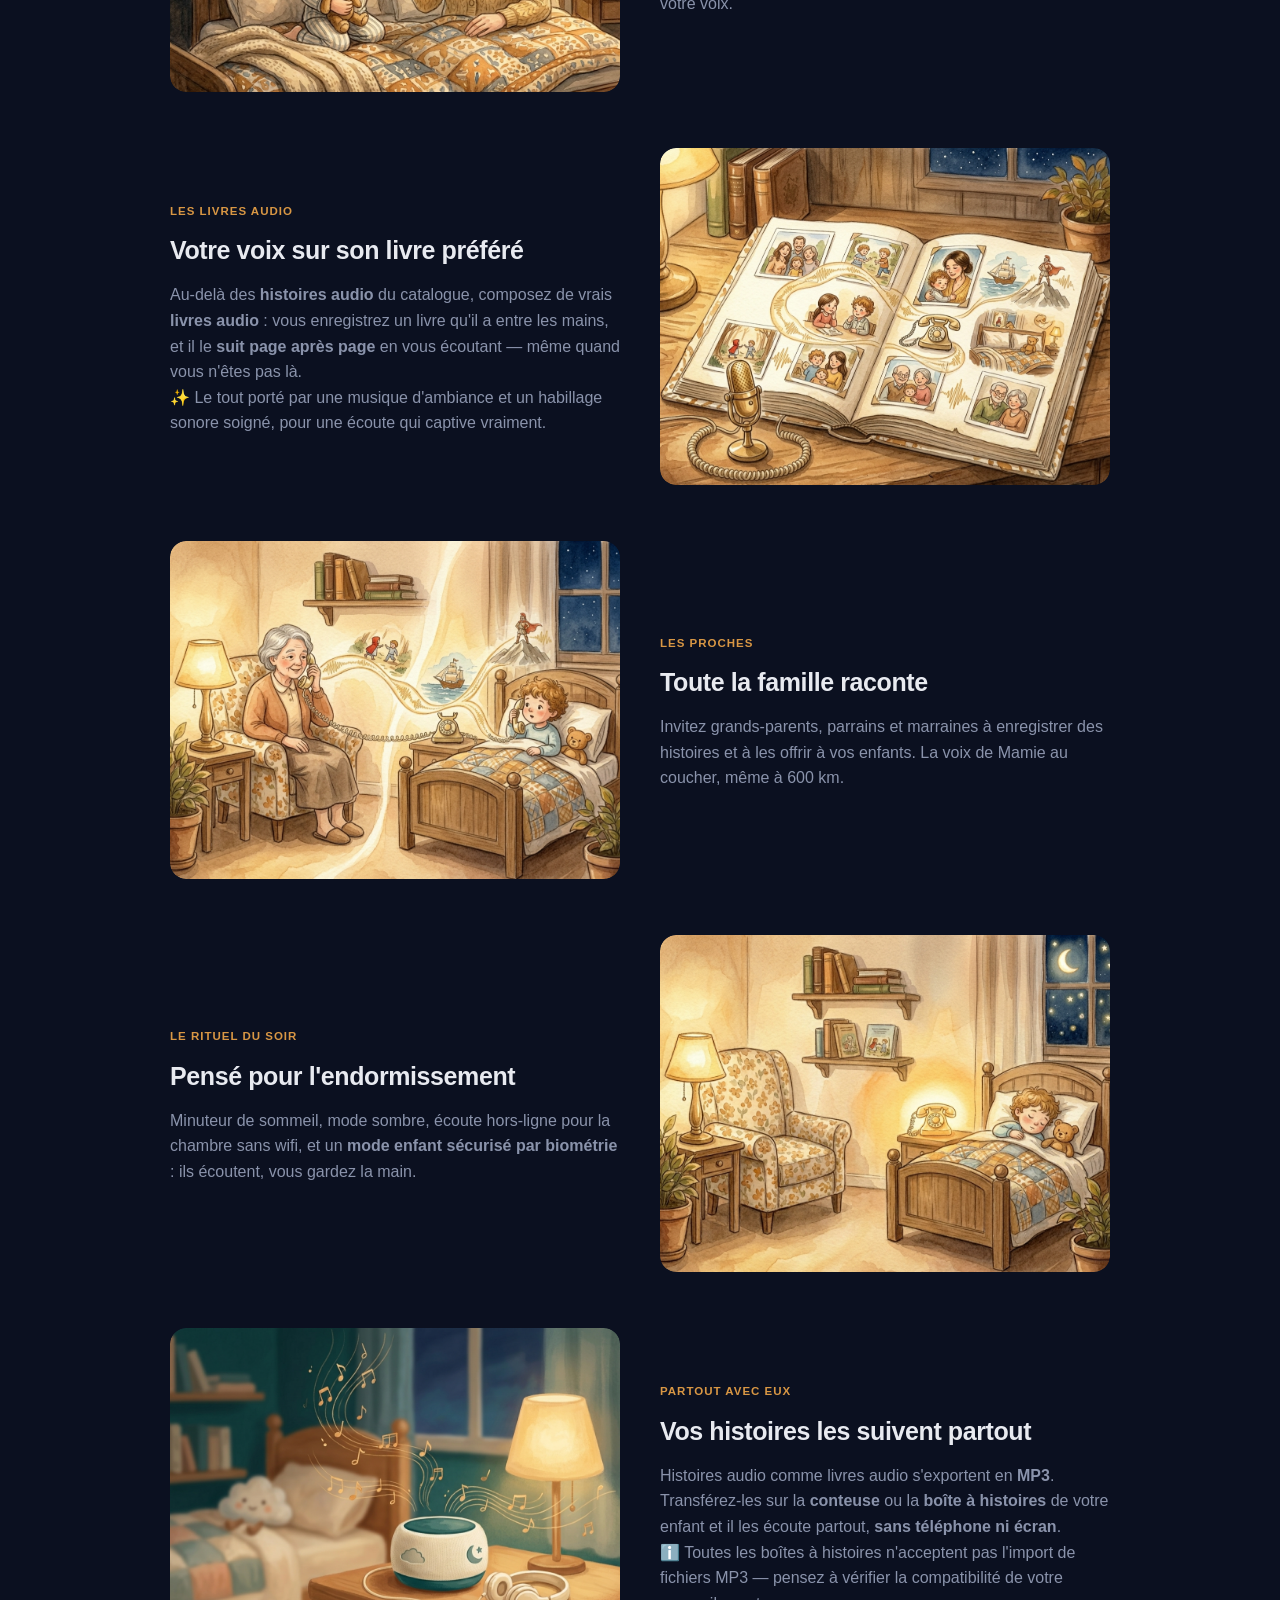
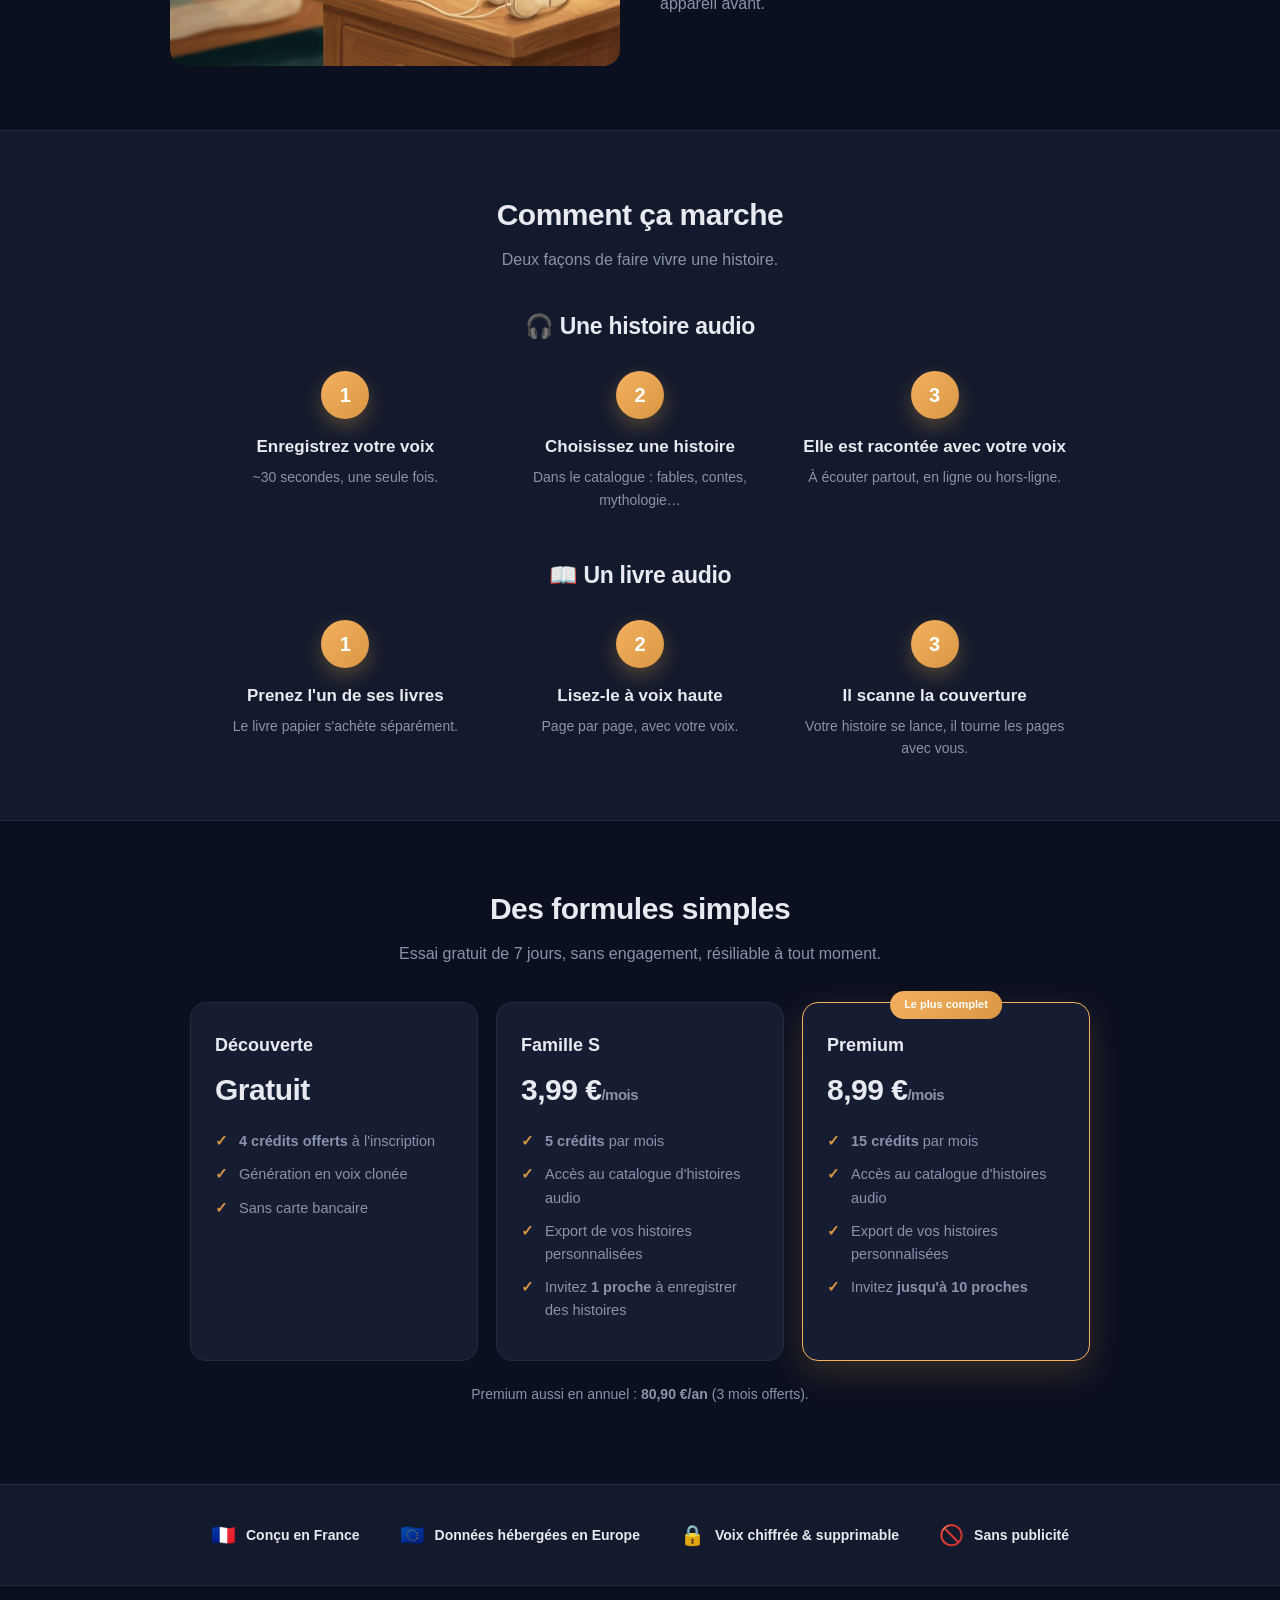
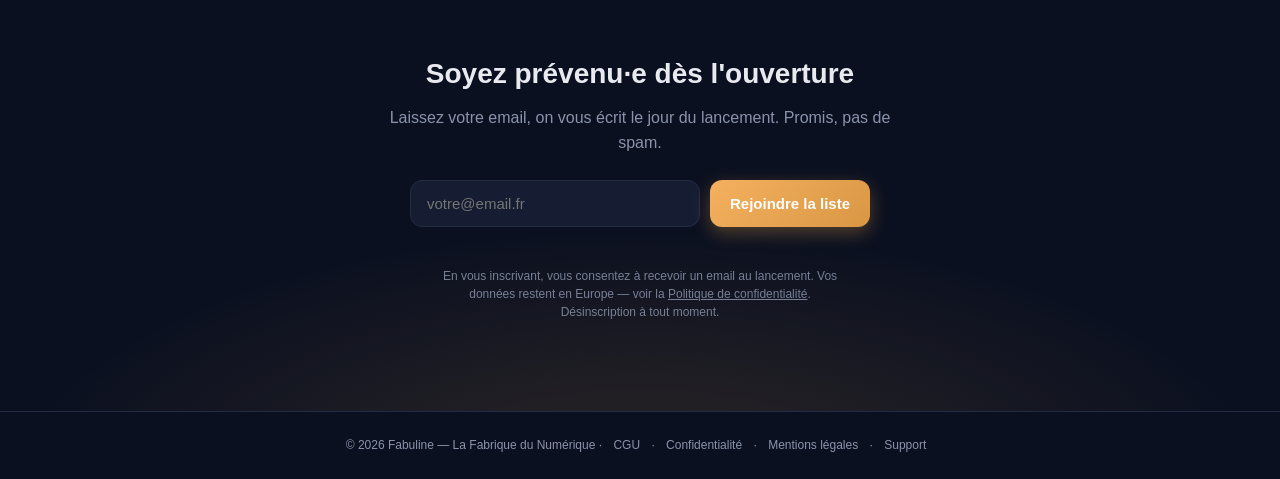
==== commit 7b7c96f0: "landing: bloc « Partout avec eux » (export MP3 → conteuses / boîtes à histoires) + image export Co-A" ====
--- a/index.html
+++ b/index.html
@@ -109,6 +109,16 @@
           <p>Minuteur de sommeil, mode sombre, écoute hors-ligne pour la chambre sans wifi, et un <strong>mode enfant sécurisé par biométrie</strong> : ils écoutent, vous gardez la main.</p>
         </div>
         <div class="img-slot ratio-card" data-slot="coucher"><img src="assets/coucher.png" alt="Le rituel du soir : minuteur de sommeil, mode sombre, endormissement" loading="lazy"></div>
+      </article>
+
+      <article class="feature reverse">
+        <div class="feature-text">
+          <span class="kicker">Partout avec eux</span>
+          <h3>Vos histoires les suivent partout</h3>
+          <p>Histoires audio comme livres audio s'exportent en <strong>MP3</strong>. Transférez-les sur la <strong>conteuse</strong> ou la <strong>boîte à histoires</strong> de votre enfant et il les écoute partout, <strong>sans téléphone ni écran</strong>.</p>
+          <p class="feature-note">ℹ️ Toutes les boîtes à histoires n'acceptent pas l'import de fichiers MP3 — pensez à vérifier la compatibilité de votre appareil avant.</p>
+        </div>
+        <div class="img-slot ratio-card" data-slot="export"><img src="assets/export.png" alt="Une conteuse audio pour enfant lit les histoires exportées en MP3, sans écran" loading="lazy"></div>
       </article>
     </div>
   </section>
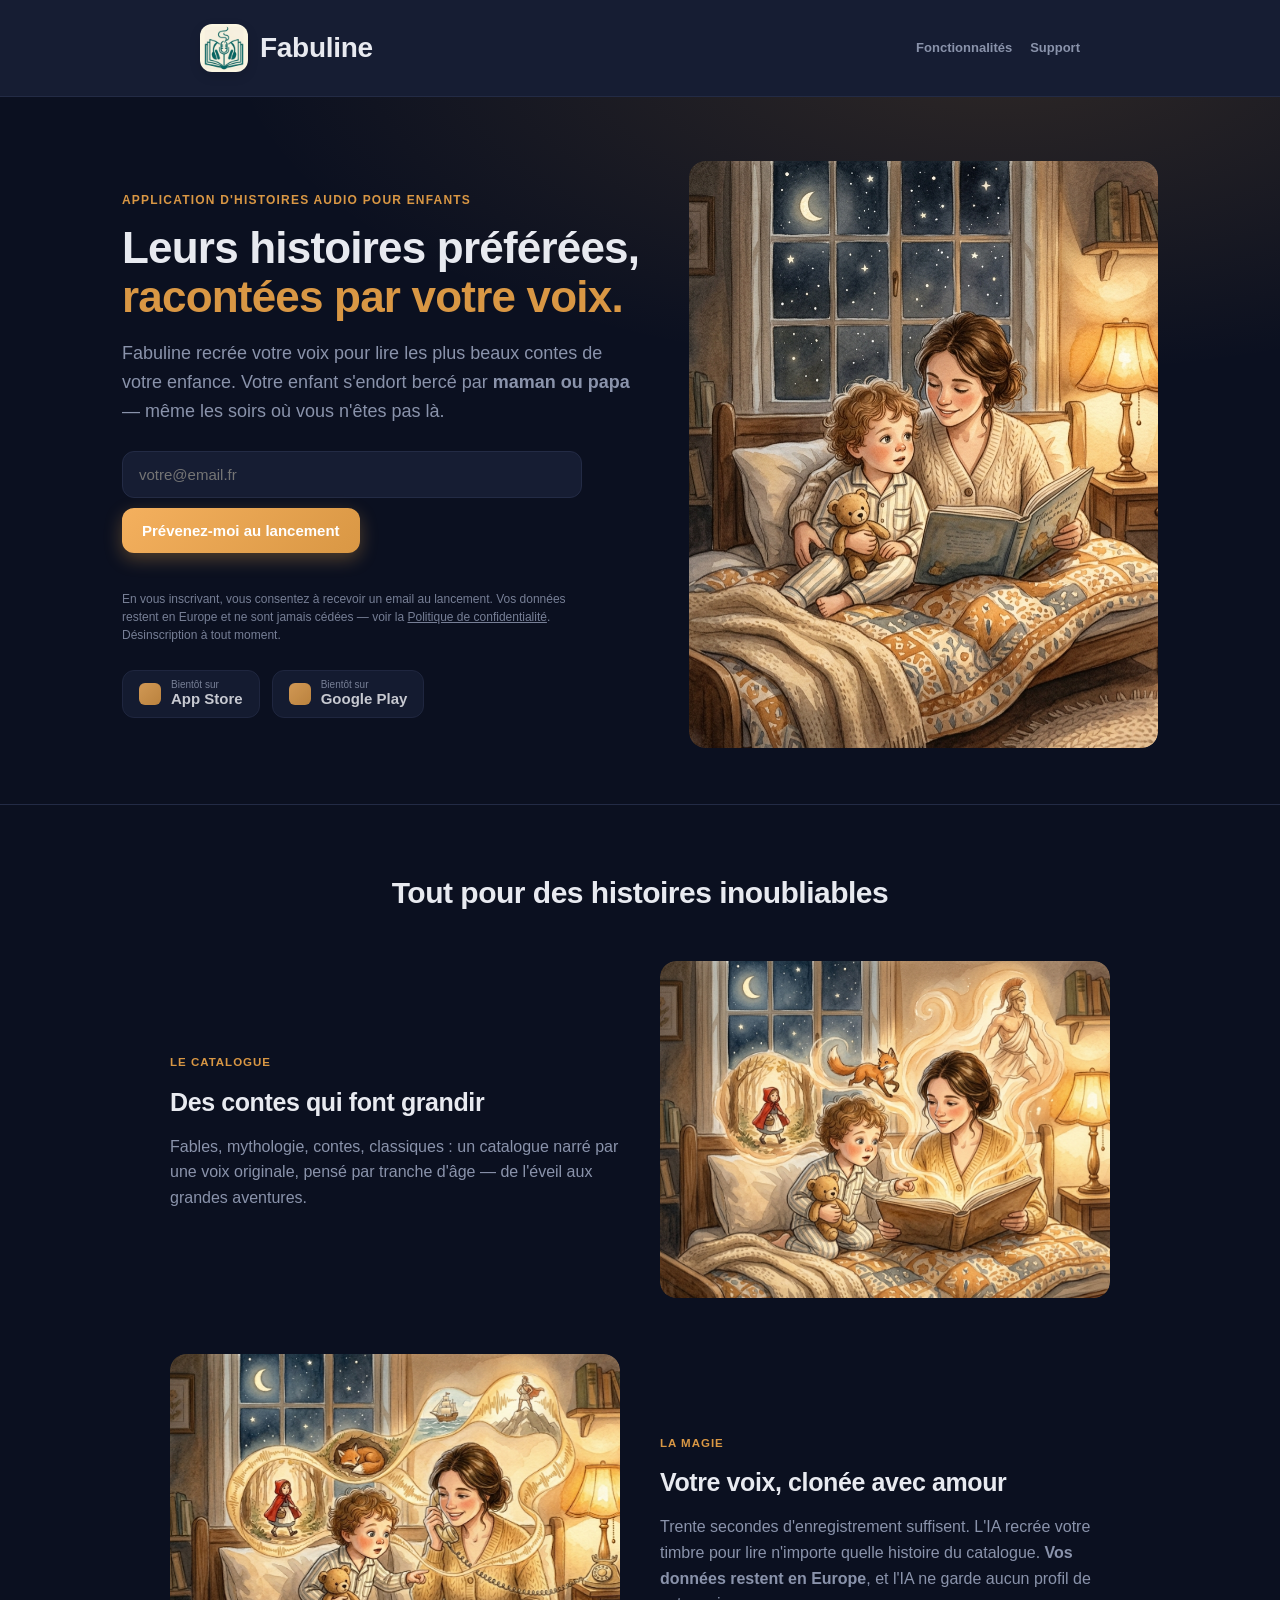
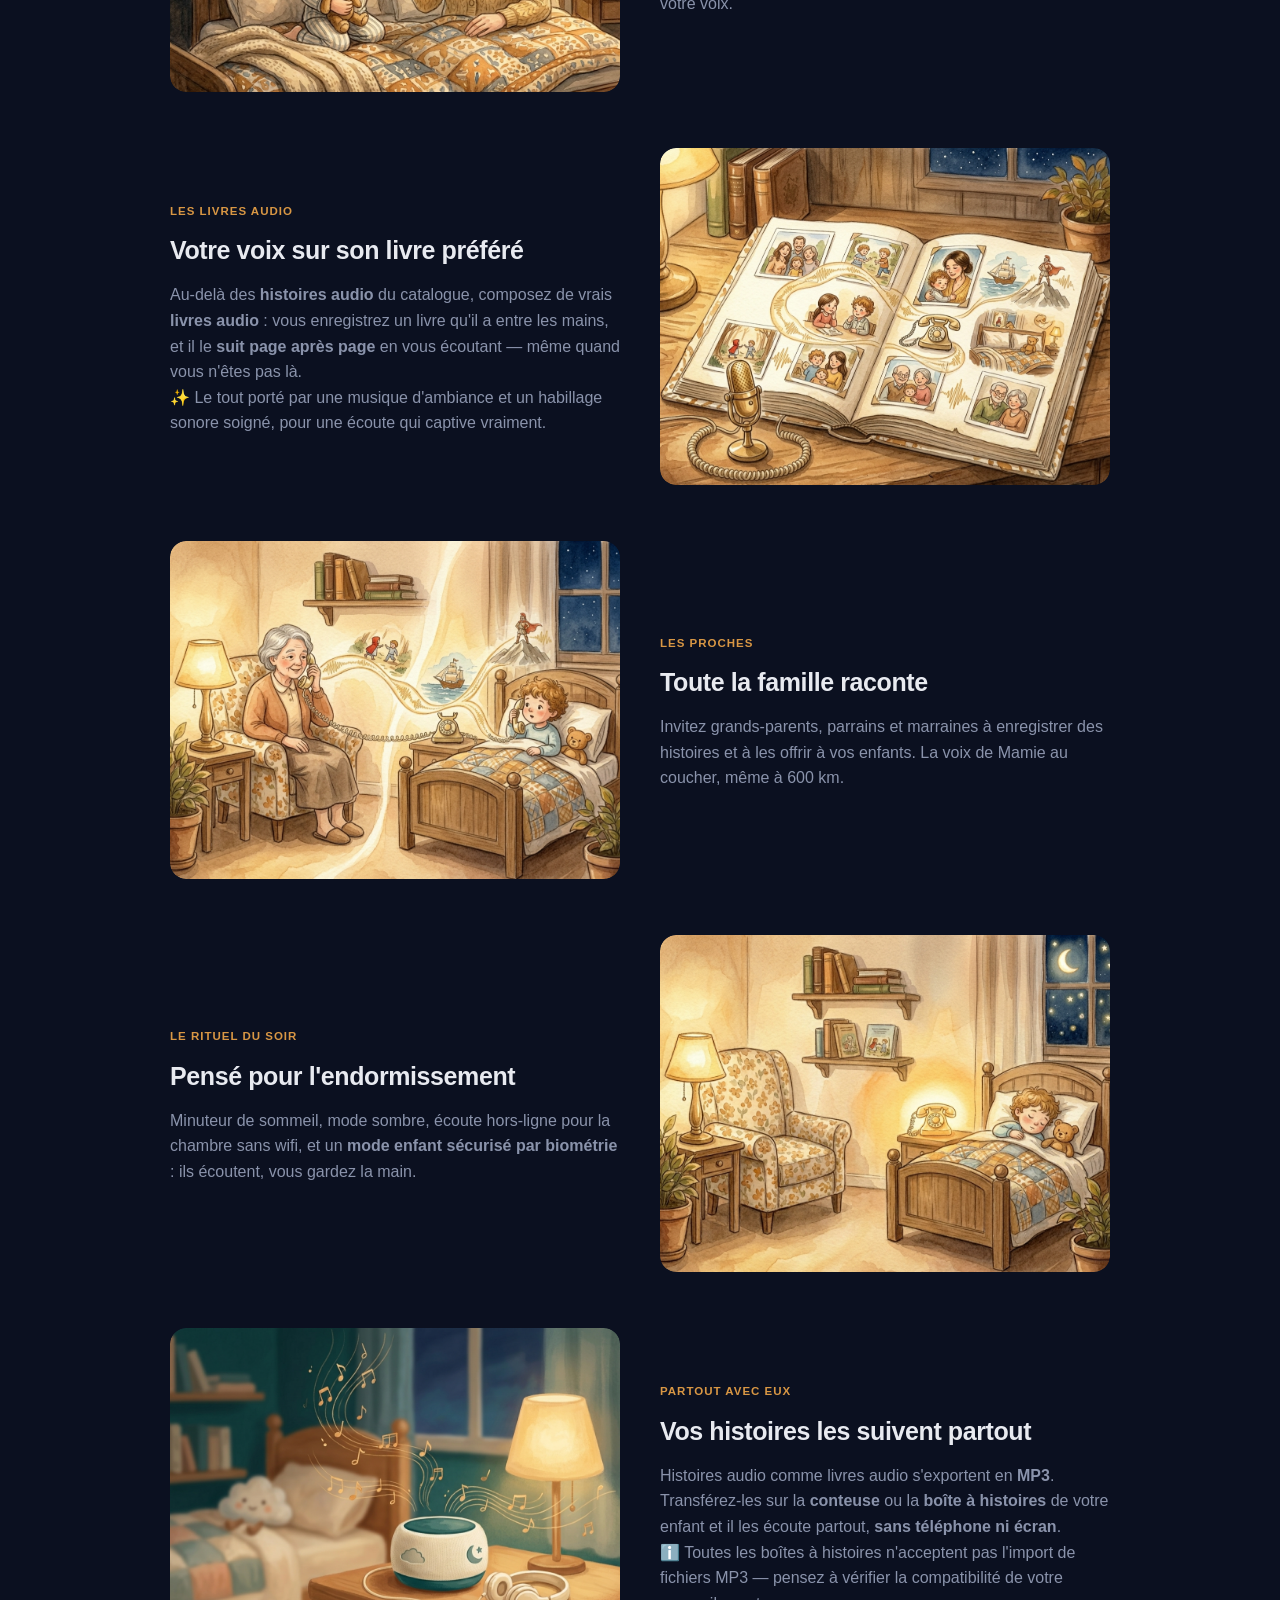
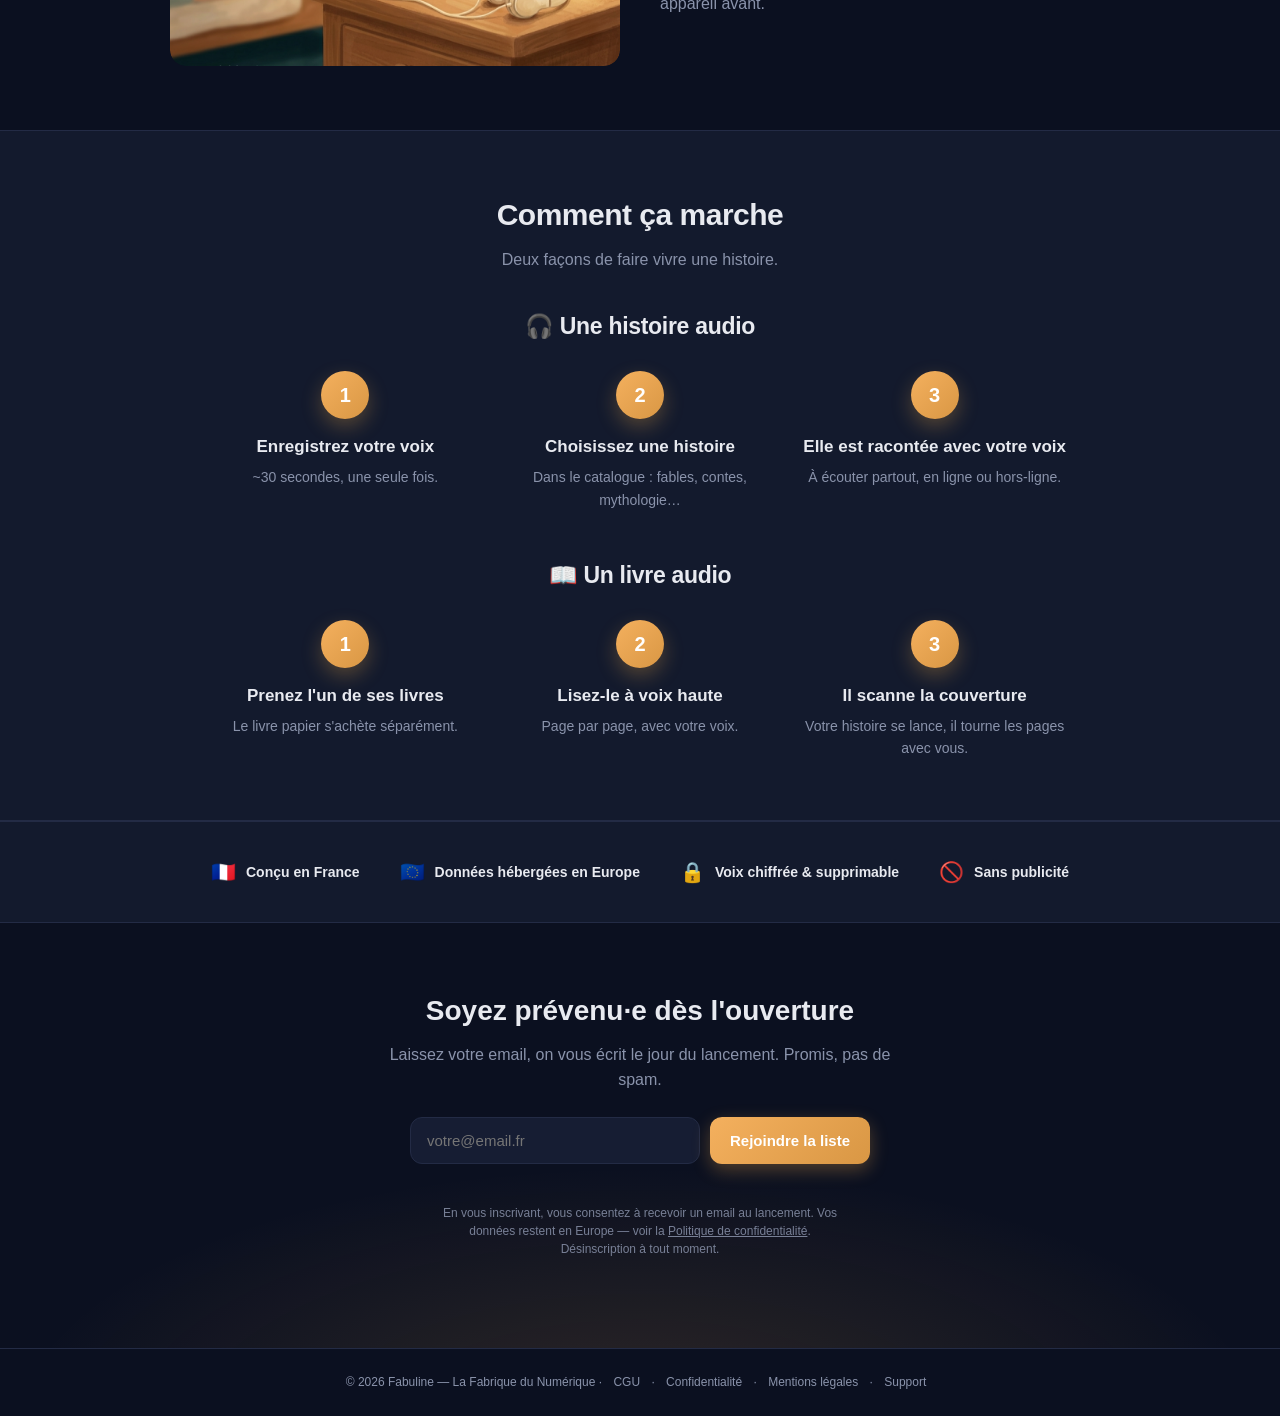
==== commit 12a30838: "feat: masquer la section tarifs (grille en cours de réflexion)" ====
--- a/index.html
+++ b/index.html
@@ -20,7 +20,6 @@
       </a>
       <nav>
         <a href="#fonctionnalites">Fonctionnalités</a>
-        <a href="#tarifs">Tarifs</a>
         <a href="support.html">Support</a>
       </nav>
     </div>
@@ -145,7 +144,10 @@
     </div>
   </section>
 
-  <!-- ===================== TARIFS ===================== -->
+  <!-- ===================== TARIFS (masqués le 10 juin 2026 — à dévoiler plus tard,
+       grille en cours de réflexion vs concurrence type Alma Studio).
+       Pour réactiver : supprimer ce commentaire d'ouverture et le marqueur FIN TARIFS,
+       puis remettre le lien "Tarifs" dans le <nav> en haut de page.
   <section id="tarifs" class="pricing">
     <div class="wrap">
       <h2 class="section-title">Des formules simples</h2>
@@ -185,6 +187,7 @@
       <p class="pricing-note">Premium aussi en annuel : <strong>80,90 €/an</strong> (3 mois offerts).</p>
     </div>
   </section>
+  FIN TARIFS -->
 
   <!-- ===================== CONFIANCE ===================== -->
   <section class="trust">
